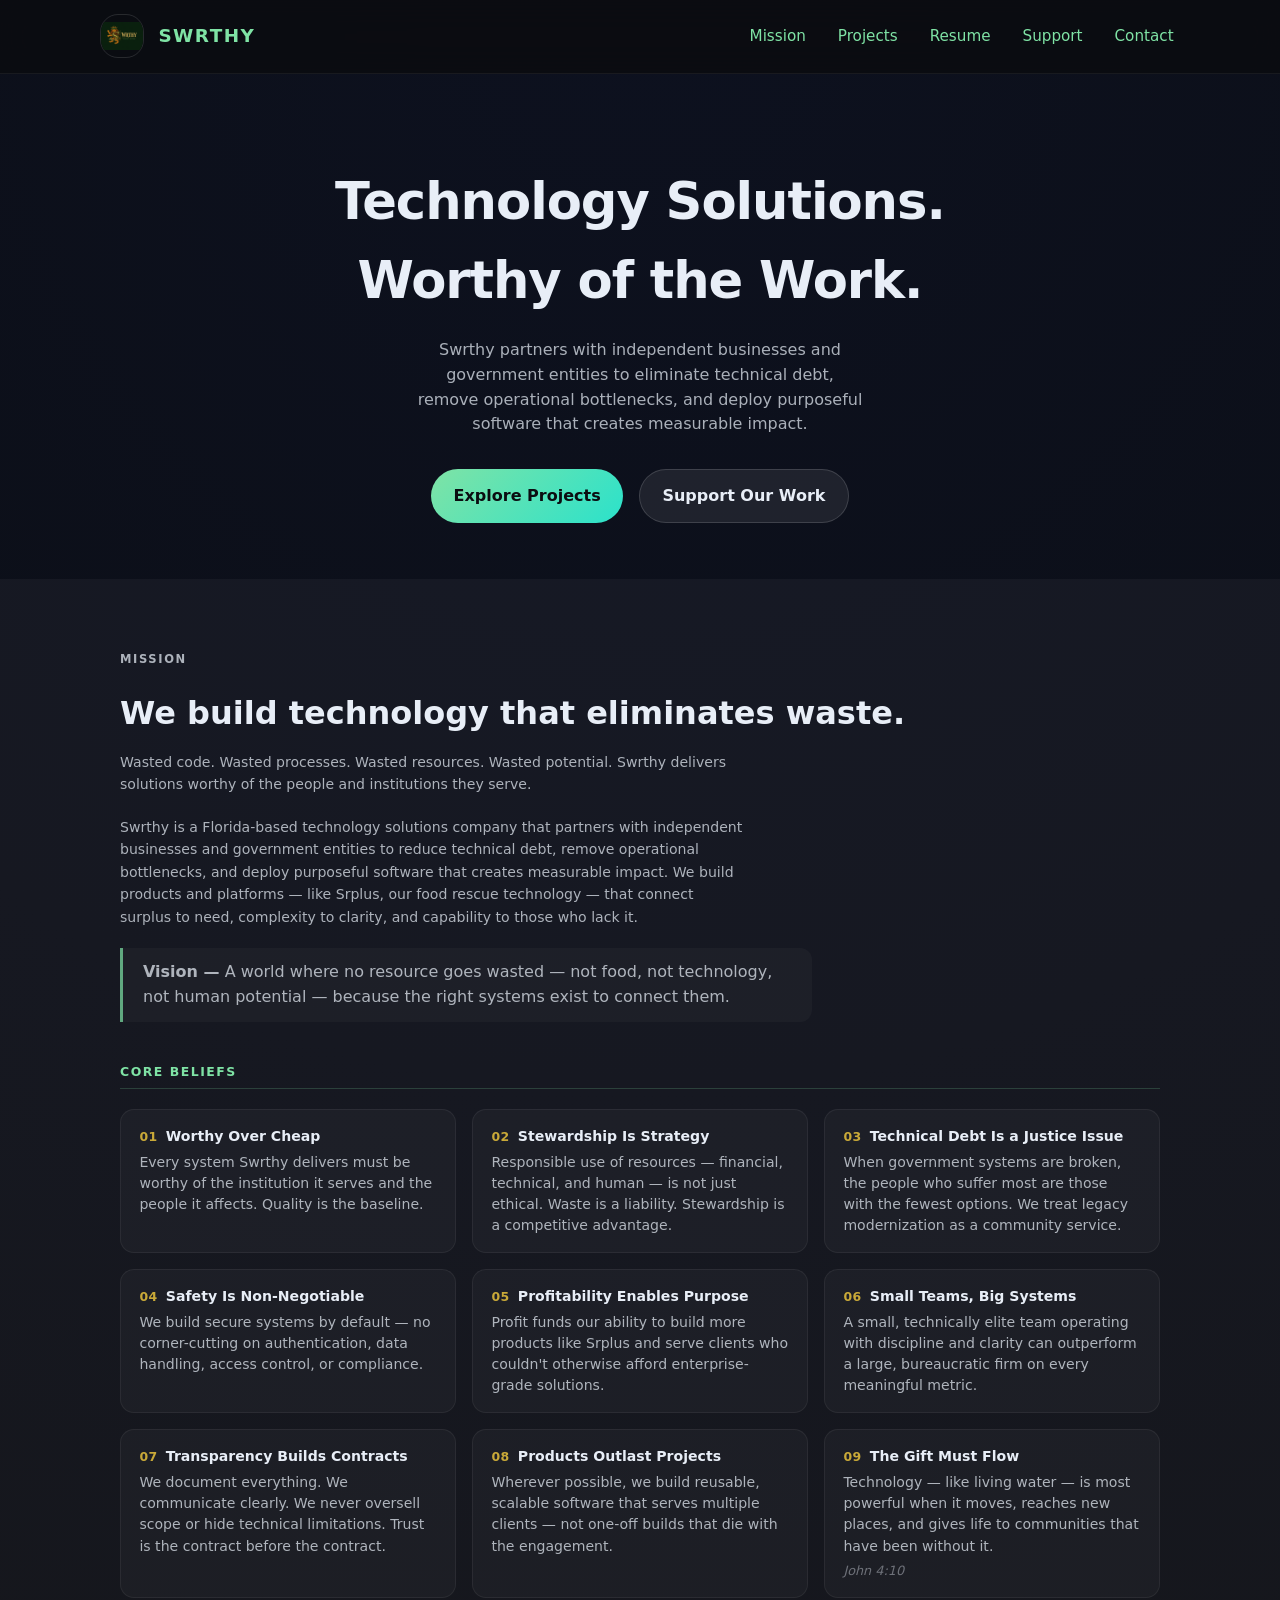
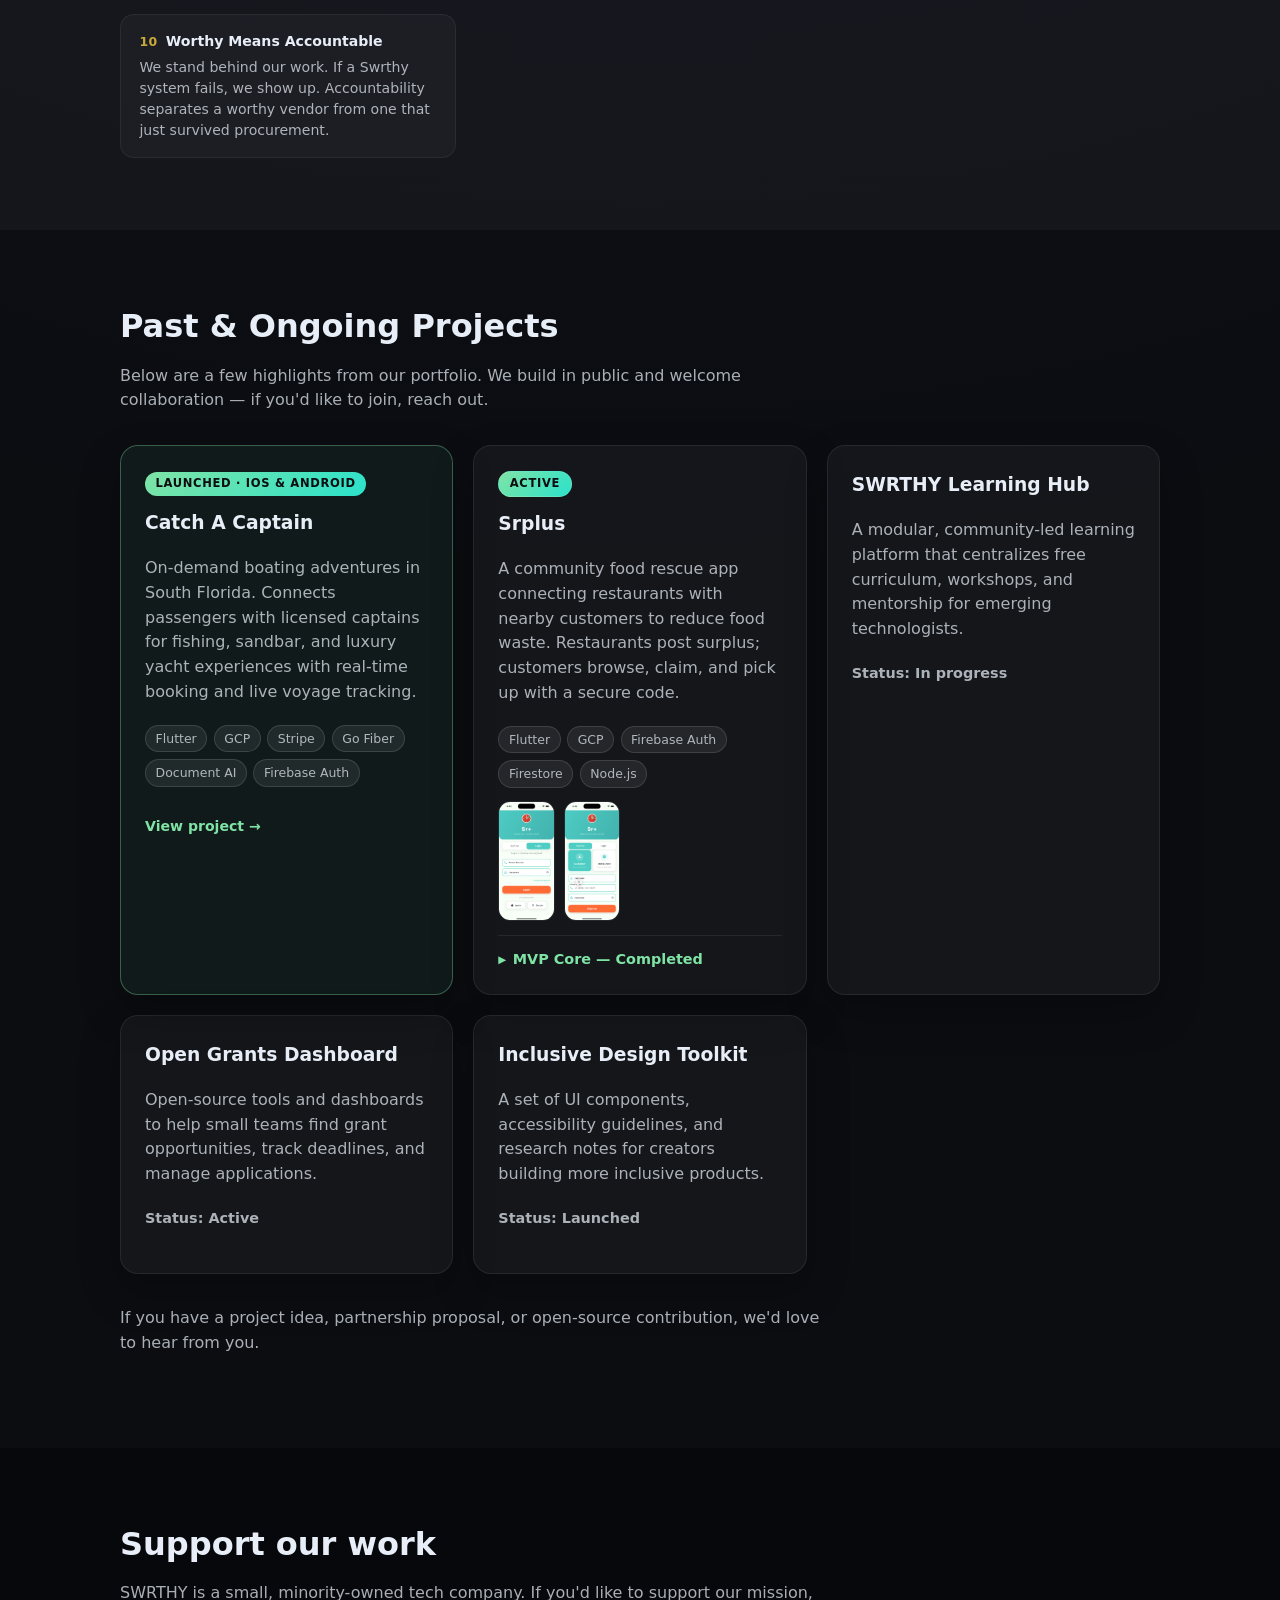
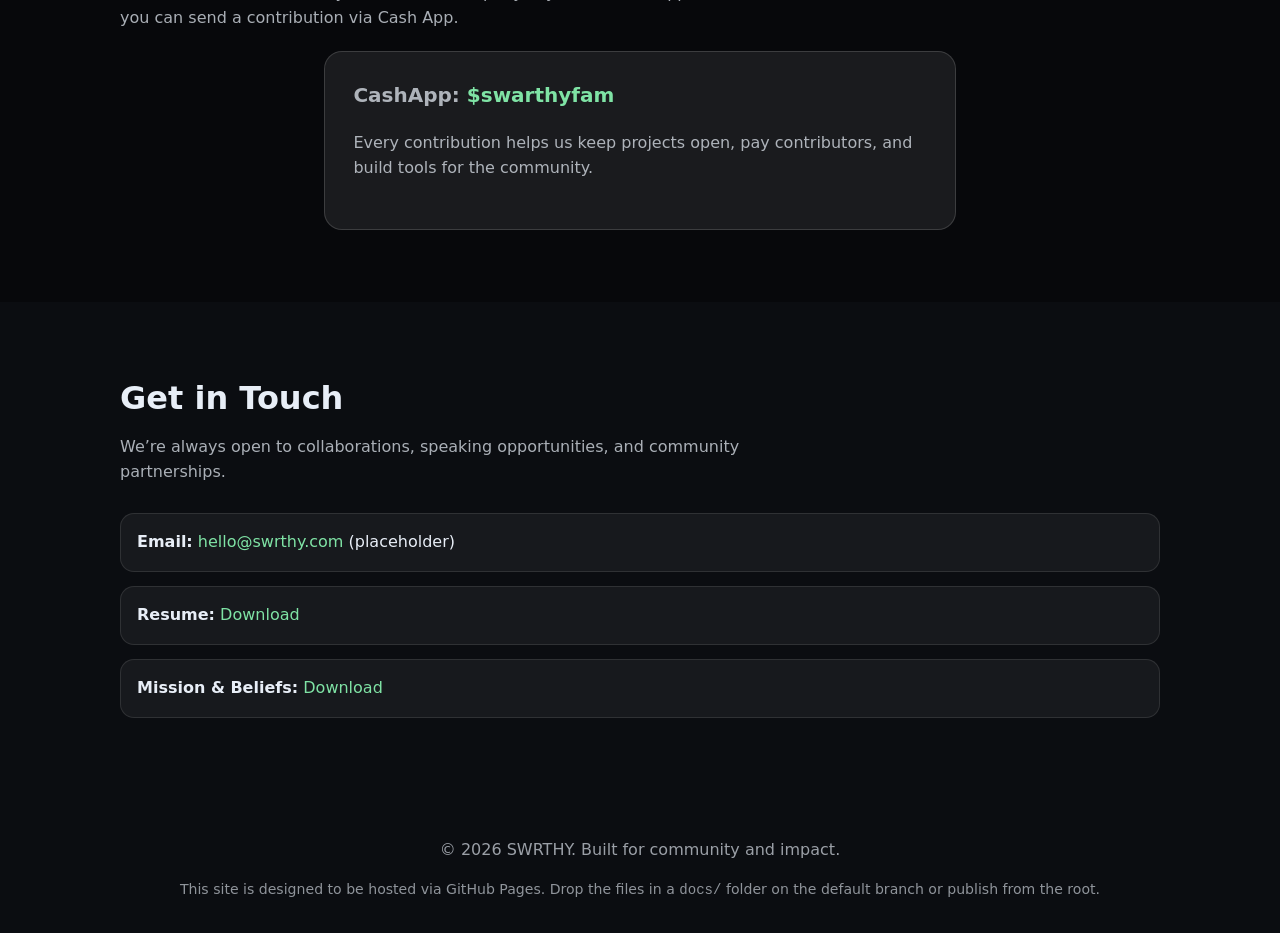
==== docs/index.html @ b7affac9 "Revert mobile drawer — restore previous overlay nav Co-Authored-By: Claude Sonnet 4.6 <noreply@anthr" ====
<!DOCTYPE html>
<html lang="en">
<head>
  <meta charset="UTF-8" />
  <meta name="viewport" content="width=device-width, initial-scale=1" />
  <meta name="description" content="SWRTHY is a mission-driven minority-owned technology company building software, communities, and impact-first products." />
  <title>SWRTHY — Building Inclusive Tech &amp; Community</title>
  <link rel="stylesheet" href="styles.css" />
  <link rel="icon" href="logo.png" />
</head>
<body>
  <header class="site-header">
    <div class="container header-inner">
      <a class="brand" href="#home">
        <img class="brand-logo" src="logo.png" alt="SWRTHY logo" />
        <span class="brand-name">SWRTHY</span>
      </a>
      <nav class="primary-nav" aria-label="Primary">
        <a href="#mission">Mission</a>
        <a href="#projects">Projects</a>
        <a href="resume.html">Resume</a>
        <a href="#support">Support</a>
        <a href="#contact">Contact</a>
      </nav>
      <button class="menu-toggle" aria-label="Toggle navigation">☰</button>
    </div>
  </header>

  <main>
    <section id="home" class="hero" aria-label="Hero section">
      <div class="container">
        <h1>Technology Solutions.<br>Worthy of the Work.</h1>
        <p class="lead">Swrthy partners with independent businesses and government entities to eliminate technical debt, remove operational bottlenecks, and deploy purposeful software that creates measurable impact.</p>
        <div class="hero-actions">
          <a class="button primary" href="#projects">Explore Projects</a>
          <a class="button secondary" href="#support">Support Our Work</a>
        </div>
      </div>
    </section>

    <section id="mission" class="section section--light">
      <div class="container">
        <p class="section-label">Mission</p>
        <h2>We build technology that eliminates waste.</h2>
        <p class="mission-lead">Wasted code. Wasted processes. Wasted resources. Wasted potential. Swrthy delivers solutions worthy of the people and institutions they serve.</p>

        <p class="mission-body">Swrthy is a Florida-based technology solutions company that partners with independent businesses and government entities to reduce technical debt, remove operational bottlenecks, and deploy purposeful software that creates measurable impact. We build products and platforms — like Srplus, our food rescue technology — that connect surplus to need, complexity to clarity, and capability to those who lack it.</p>

        <blockquote class="mission-vision">
          <strong>Vision —</strong> A world where no resource goes wasted — not food, not technology, not human potential — because the right systems exist to connect them.
        </blockquote>

        <h3 class="beliefs-title">Core Beliefs</h3>
        <ul class="beliefs">
          <li>
            <p class="belief-header"><span class="belief-num">01</span> Worthy Over Cheap</p>
            <p>Every system Swrthy delivers must be worthy of the institution it serves and the people it affects. Quality is the baseline.</p>
          </li>
          <li>
            <p class="belief-header"><span class="belief-num">02</span> Stewardship Is Strategy</p>
            <p>Responsible use of resources — financial, technical, and human — is not just ethical. Waste is a liability. Stewardship is a competitive advantage.</p>
          </li>
          <li>
            <p class="belief-header"><span class="belief-num">03</span> Technical Debt Is a Justice Issue</p>
            <p>When government systems are broken, the people who suffer most are those with the fewest options. We treat legacy modernization as a community service.</p>
          </li>
          <li>
            <p class="belief-header"><span class="belief-num">04</span> Safety Is Non-Negotiable</p>
            <p>We build secure systems by default — no corner-cutting on authentication, data handling, access control, or compliance.</p>
          </li>
          <li>
            <p class="belief-header"><span class="belief-num">05</span> Profitability Enables Purpose</p>
            <p>Profit funds our ability to build more products like Srplus and serve clients who couldn't otherwise afford enterprise-grade solutions.</p>
          </li>
          <li>
            <p class="belief-header"><span class="belief-num">06</span> Small Teams, Big Systems</p>
            <p>A small, technically elite team operating with discipline and clarity can outperform a large, bureaucratic firm on every meaningful metric.</p>
          </li>
          <li>
            <p class="belief-header"><span class="belief-num">07</span> Transparency Builds Contracts</p>
            <p>We document everything. We communicate clearly. We never oversell scope or hide technical limitations. Trust is the contract before the contract.</p>
          </li>
          <li>
            <p class="belief-header"><span class="belief-num">08</span> Products Outlast Projects</p>
            <p>Wherever possible, we build reusable, scalable software that serves multiple clients — not one-off builds that die with the engagement.</p>
          </li>
          <li>
            <p class="belief-header"><span class="belief-num">09</span> The Gift Must Flow</p>
            <p>Technology — like living water — is most powerful when it moves, reaches new places, and gives life to communities that have been without it. <em class="scripture">John 4:10</em></p>
          </li>
          <li>
            <p class="belief-header"><span class="belief-num">10</span> Worthy Means Accountable</p>
            <p>We stand behind our work. If a Swrthy system fails, we show up. Accountability separates a worthy vendor from one that just survived procurement.</p>
          </li>
        </ul>
      </div>
    </section>

    <section id="projects" class="section">
      <div class="container">
        <h2>Past &amp; Ongoing Projects</h2>
        <p>Below are a few highlights from our portfolio. We build in public and welcome collaboration — if you'd like to join, reach out.</p>

        <div class="card-grid">
          <article class="card card--featured">
            <div class="card-badge">Launched · iOS &amp; Android</div>
            <h3>Catch A Captain</h3>
            <p>On-demand boating adventures in South Florida. Connects passengers with licensed captains for fishing, sandbar, and luxury yacht experiences with real-time booking and live voyage tracking.</p>
            <div class="card-tech">
              <span>Flutter</span><span>GCP</span><span>Stripe</span><span>Go Fiber</span><span>Document AI</span><span>Firebase Auth</span>
            </div>
            <a class="card-link" href="catch-a-captain.html">View project →</a>
          </article>

          <article class="card">
            <div class="card-badge card-badge--muted">Active</div>
            <h3>Srplus</h3>
            <p>A community food rescue app connecting restaurants with nearby customers to reduce food waste. Restaurants post surplus; customers browse, claim, and pick up with a secure code.</p>
            <div class="card-tech">
              <span>Flutter</span><span>GCP</span><span>Firebase Auth</span><span>Firestore</span><span>Node.js</span>
            </div>
            <div class="card-screens">
              <img src="srplus/Login.png" alt="Srplus login screen" loading="lazy" />
              <img src="srplus/Signup.png" alt="Srplus signup screen" loading="lazy" />
            </div>
            <details class="card-details">
              <summary>MVP Core — Completed</summary>
              <ul class="checklist">
                <li>Backend deployed to Google Cloud (Blaze plan)</li>
                <li>Auth — signup / login / logout, backend + frontend</li>
                <li>Browse nearby food — backend + frontend</li>
                <li>Post food (restaurant) — backend + frontend</li>
                <li>Claim food (customer) — backend + frontend</li>
                <li>Pickup codes + confirm pickup — backend + frontend</li>
                <li>GPS / location services</li>
                <li>Rate limiting + secure token storage</li>
                <li>Auto-login persistence</li>
              </ul>
            </details>
          </article>

          <article class="card">
            <h3>SWRTHY Learning Hub</h3>
            <p>A modular, community-led learning platform that centralizes free curriculum, workshops, and mentorship for emerging technologists.</p>
            <p class="tag">Status: In progress</p>
          </article>

          <article class="card">
            <h3>Open Grants Dashboard</h3>
            <p>Open-source tools and dashboards to help small teams find grant opportunities, track deadlines, and manage applications.</p>
            <p class="tag">Status: Active</p>
          </article>

          <article class="card">
            <h3>Inclusive Design Toolkit</h3>
            <p>A set of UI components, accessibility guidelines, and research notes for creators building more inclusive products.</p>
            <p class="tag">Status: Launched</p>
          </article>
        </div>

        <p>If you have a project idea, partnership proposal, or open-source contribution, we'd love to hear from you.</p>
      </div>
    </section>

    <section id="support" class="section section--dark">
      <div class="container">
        <h2>Support our work</h2>
        <p>SWRTHY is a small, minority-owned tech company. If you'd like to support our mission, you can send a contribution via Cash App.</p>
        <div class="support-box">
          <p class="support-link">CashApp: <a href="https://cash.app/$swarthyfam" target="_blank" rel="noopener">$swarthyfam</a></p>
          <p class="support-note">Every contribution helps us keep projects open, pay contributors, and build tools for the community.</p>
        </div>
      </div>
    </section>

    <section id="contact" class="section">
      <div class="container">
        <h2>Get in Touch</h2>
        <p>We’re always open to collaborations, speaking opportunities, and community partnerships.</p>
        <ul class="contact-list">
          <li><strong>Email:</strong> <a href="mailto:hello@swrthy.com">hello@swrthy.com</a> (placeholder)</li>
          <li><strong>Resume:</strong> <a href="Resume.pdf" target="_blank" rel="noopener">Download</a></li>
          <li><strong>Mission &amp; Beliefs:</strong> <a href="Swrthy_Mission_and_Beliefs.pdf" target="_blank" rel="noopener">Download </a></li>
        </ul>
      </div>
    </section>
  </main>

  <footer class="site-footer">
    <div class="container">
      <p>© <span id="year"></span> SWRTHY. Built for community and impact.</p>
      <p class="small">This site is designed to be hosted via GitHub Pages. Drop the files in a <code>docs/</code> folder on the default branch or publish from the root.</p>
    </div>
  </footer>

  <script>
    document.getElementById('year').textContent = new Date().getFullYear();

    const menuToggle = document.querySelector('.menu-toggle');
    const nav = document.querySelector('.primary-nav');

    function closeNav() {
      nav.classList.remove('open');
      document.body.classList.remove('nav-open');
      menuToggle.textContent = '☰';
    }

    menuToggle.addEventListener('click', () => {
      const isOpen = nav.classList.toggle('open');
      document.body.classList.toggle('nav-open', isOpen);
      menuToggle.textContent = isOpen ? '✕' : '☰';
    });

    nav.querySelectorAll('a').forEach(link => {
      link.addEventListener('click', closeNav);
    });
  </script>
</body>
</html>
---- docs/styles.css ----
/* SWRTHY — simple responsive site styles */

:root {
  --bg: #0b0d11;
  --panel: #12151d;
  --panel-2: #1c2130;
  --text: #e8eef7;
  --muted: rgba(232, 238, 247, 0.72);
  --primary: #7fe3a5;
  --primary-2: #2be2cb;
  --accent: #ff8d7f;
  --shadow: 0 18px 50px rgba(0, 0, 0, 0.35);
  --radius: 18px;
  --max: 1080px;
  --font: system-ui, -apple-system, BlinkMacSystemFont, "Segoe UI", sans-serif;
}

* {
  box-sizing: border-box;
}

html {
  overflow-x: hidden;
}

body {
  margin: 0;
  font-family: var(--font);
  color: var(--text);
  background: radial-gradient(circle at top, #0d111f 0%, var(--bg) 52%);
  line-height: 1.55;
  overflow-x: hidden;
}

body.nav-open {
  overflow: hidden;
}

a {
  color: var(--primary);
  text-decoration: none;
}

a:hover {
  text-decoration: underline;
}

.container {
  width: min(100%, var(--max));
  padding: 0 1.25rem;
  margin: 0 auto;
}

.site-header {
  position: sticky;
  top: 0;
  background: rgba(11, 13, 17, 0.92);
  border-bottom: 1px solid rgba(255, 255, 255, 0.06);
  backdrop-filter: blur(16px);
  z-index: 10;
}

.header-inner {
  display: flex;
  align-items: center;
  justify-content: space-between;
  padding: 0.9rem 0;
}

.brand {
  display: flex;
  align-items: center;
  gap: 0.9rem;
}

.brand-logo {
  width: 44px;
  height: 44px;
  object-fit: contain;
  border-radius: 18px;
  border: 1px solid rgba(255, 255, 255, 0.12);
}

.brand-name {
  font-size: 1.15rem;
  letter-spacing: 0.08em;
  font-weight: 700;
}

.primary-nav {
  display: flex;
  gap: 1.2rem;
  align-items: center;
}

.primary-nav a {
  font-size: 0.95rem;
  padding: 0.55rem 0.4rem;
  border-radius: 12px;
  transition: background 0.2s ease;
}

.primary-nav a:hover {
  background: rgba(255, 255, 255, 0.08);
}

.menu-toggle {
  display: none;
  border: 0;
  background: transparent;
  color: var(--text);
  font-size: 1.3rem;
  cursor: pointer;
}

.hero {
  padding: 5.5rem 0 3.5rem;
  text-align: center;
}

.hero h1 {
  font-size: clamp(2.35rem, 4vw, 3.25rem);
  margin: 0 0 1.1rem;
  letter-spacing: -0.02em;
}

.lead {
  max-width: 44ch;
  margin: 0 auto 2rem;
  color: var(--muted);
}

.hero-actions {
  display: flex;
  justify-content: center;
  gap: 1rem;
  flex-wrap: wrap;
}

.button {
  display: inline-flex;
  align-items: center;
  gap: 0.75rem;
  border-radius: 999px;
  padding: 0.85rem 1.4rem;
  font-weight: 700;
  text-decoration: none;
  transition: transform 0.15s ease, box-shadow 0.15s ease;
}

.button.primary {
  background: linear-gradient(135deg, var(--primary), var(--primary-2));
  color: #0b0d11;
}

.button.secondary {
  background: rgba(255, 255, 255, 0.08);
  border: 1px solid rgba(255, 255, 255, 0.14);
  color: var(--text);
}

.button:hover {
  transform: translateY(-1px);
  box-shadow: var(--shadow);
}

.section {
  padding: 4.5rem 0;
}

.section--light {
  background: rgba(255, 255, 255, 0.04);
}

.section--dark {
  background: rgba(0, 0, 0, 0.35);
}

.section h2 {
  font-size: 2rem;
  margin: 0 0 0.75rem;
}

.section p {
  max-width: 70ch;
  margin: 0 0 1.25rem;
  color: var(--muted);
}

.values {
  display: grid;
  gap: 1.1rem;
  padding: 0;
  list-style: none;
  max-width: 72ch;
}

.values li {
  border-left: 3px solid rgba(126, 227, 165, 0.9);
  padding: 0.7rem 1.2rem;
  background: rgba(255, 255, 255, 0.04);
  border-radius: 16px;
}

.card-grid {
  display: grid;
  gap: 1.25rem;
  grid-template-columns: repeat(auto-fit, minmax(260px, 1fr));
  margin: 2rem 0;
}

.card {
  background: rgba(255, 255, 255, 0.04);
  padding: 1.5rem;
  border-radius: 18px;
  border: 1px solid rgba(255, 255, 255, 0.08);
  box-shadow: 0 18px 40px rgba(0, 0, 0, 0.25);
  transition: transform 0.2s ease;
}

.card:hover {
  transform: translateY(-4px);
}

.card-link {
  display: inline-block;
  margin-top: 1rem;
  font-size: 0.88rem;
  font-weight: 700;
  color: var(--primary);
  text-decoration: none;
}

.card-link:hover {
  text-decoration: underline;
}

.card-badge--muted {
  background: rgba(255, 255, 255, 0.07);
  color: var(--muted);
  border: 1px solid rgba(255, 255, 255, 0.1);
}

.card h3 {
  margin-top: 0;
}

.tag {
  margin: 1rem 0 0;
  font-size: 0.9rem;
  font-weight: 700;
  color: rgba(255, 255, 255, 0.72);
}

.support-box {
  max-width: 62ch;
  margin: 0 auto;
  padding: 1.75rem;
  border-radius: var(--radius);
  background: rgba(255, 255, 255, 0.08);
  border: 1px solid rgba(255, 255, 255, 0.15);
}

.support-link {
  margin: 0;
  font-size: 1.25rem;
  font-weight: 700;
}

.support-note {
  margin: 0.75rem 0 0;
  color: rgba(232, 238, 247, 0.66);
}

.contact-list {
  list-style: none;
  padding: 0;
  margin: 1.75rem 0 0;
  display: grid;
  gap: 0.9rem;
}

.contact-list li {
  background: rgba(255, 255, 255, 0.05);
  padding: 1rem;
  border-radius: 14px;
  border: 1px solid rgba(255, 255, 255, 0.1);
}

.small {
  color: rgba(232, 238, 247, 0.6);
  font-size: 0.88rem;
  margin: 0.5rem 0 0;
}

.site-footer {
  padding: 2rem 0;
  text-align: center;
  color: rgba(232, 238, 247, 0.65);
}

/* ── Mission section ───────────────────────────────────── */
.section-label {
  font-size: 0.72rem;
  letter-spacing: 0.14em;
  text-transform: uppercase;
  color: var(--primary);
  font-weight: 700;
  margin: 0 0 0.6rem;
}

.mission-lead {
  font-size: 0.88rem;
  color: var(--muted);
  max-width: 58ch;
  margin: 0 0 1.25rem;
  line-height: 1.6;
}

.mission-body {
  font-size: 0.88rem;
  max-width: 72ch;
  color: var(--muted);
  margin: 0 0 1.5rem;
  line-height: 1.6;
}

.mission-vision {
  border-left: 3px solid rgba(126, 227, 165, 0.7);
  margin: 0 0 2.5rem;
  padding: 0.75rem 1.25rem;
  background: rgba(255, 255, 255, 0.03);
  border-radius: 0 12px 12px 0;
  max-width: 68ch;
  color: var(--muted);
  font-style: normal;
}

.beliefs-title {
  font-size: 0.78rem;
  letter-spacing: 0.12em;
  text-transform: uppercase;
  color: var(--primary);
  margin: 0 0 1.25rem;
  padding-bottom: 0.4rem;
  border-bottom: 1px solid rgba(126, 227, 165, 0.2);
}

.beliefs {
  list-style: none;
  padding: 0;
  margin: 0;
  display: grid;
  grid-template-columns: repeat(auto-fit, minmax(300px, 1fr));
  gap: 1rem;
}

.beliefs li {
  background: rgba(255, 255, 255, 0.03);
  border: 1px solid rgba(255, 255, 255, 0.06);
  border-radius: 14px;
  padding: 1rem 1.15rem;
  line-height: 1.5;
}

.beliefs li p {
  margin: 0;
  font-size: 0.88rem;
  color: var(--muted);
}

.belief-header {
  font-weight: 700;
  color: var(--text) !important;
  margin-bottom: 0.3rem !important;
}

.belief-num {
  color: #c9a938;
  font-weight: 800;
  font-size: 0.78rem;
  letter-spacing: 0.04em;
  margin-right: 0.2rem;
}

.scripture {
  display: block;
  margin-top: 0.3rem;
  font-size: 0.8rem;
  color: rgba(232, 238, 247, 0.4);
  font-style: italic;
}

/* ── Featured project card ─────────────────────────────── */
.card--featured {
  border-color: rgba(126, 227, 165, 0.35);
  background: rgba(126, 227, 165, 0.06);
  position: relative;
}

.card-badge {
  display: inline-block;
  background: linear-gradient(135deg, var(--primary), var(--primary-2));
  color: #0b0d11;
  font-size: 0.72rem;
  font-weight: 700;
  letter-spacing: 0.06em;
  text-transform: uppercase;
  padding: 0.2rem 0.65rem;
  border-radius: 999px;
  margin-bottom: 0.75rem;
}

.card-tech {
  display: flex;
  flex-wrap: wrap;
  gap: 0.4rem;
  margin: 0.85rem 0;
}

.card-tech span {
  font-size: 0.78rem;
  padding: 0.2rem 0.6rem;
  border-radius: 999px;
  background: rgba(255, 255, 255, 0.07);
  border: 1px solid rgba(255, 255, 255, 0.12);
  color: var(--muted);
}

.card-screens {
  display: flex;
  gap: 0.6rem;
  margin: 0.85rem 0;
  overflow-x: auto;
}

.card-screens img {
  height: 120px;
  width: auto;
  border-radius: 12px;
  border: 1px solid rgba(255, 255, 255, 0.08);
  flex-shrink: 0;
}

.card-details {
  margin-top: 0.75rem;
  border-top: 1px solid rgba(255, 255, 255, 0.08);
  padding-top: 0.75rem;
}

.card-details summary {
  cursor: pointer;
  font-size: 0.9rem;
  font-weight: 700;
  color: var(--primary);
  list-style: none;
  display: flex;
  align-items: center;
  gap: 0.4rem;
}

.card-details summary::before {
  content: '▶';
  font-size: 0.65rem;
  transition: transform 0.2s ease;
}

.card-details[open] summary::before {
  transform: rotate(90deg);
}

.checklist {
  list-style: none;
  padding: 0;
  margin: 0.75rem 0 0;
  display: grid;
  gap: 0.4rem;
}

.checklist li {
  font-size: 0.9rem;
  color: var(--muted);
  padding-left: 1.4rem;
  position: relative;
}

.checklist li::before {
  content: '✓';
  position: absolute;
  left: 0;
  color: var(--primary);
  font-weight: 700;
}

/* ── Resume page ───────────────────────────────────────── */
.resume-wrap {
  padding-top: 3.5rem;
  padding-bottom: 4rem;
  max-width: 860px;
}

.r-header {
  display: flex;
  justify-content: space-between;
  align-items: flex-start;
  gap: 2rem;
  padding-bottom: 2rem;
  border-bottom: 1px solid rgba(255, 255, 255, 0.1);
  margin-bottom: 2.5rem;
  flex-wrap: wrap;
}

.r-name {
  font-size: clamp(2rem, 4vw, 2.75rem);
  margin: 0 0 0.25rem;
  letter-spacing: -0.02em;
}

.r-title {
  margin: 0 0 0.2rem;
  font-weight: 700;
  color: var(--primary);
  font-size: 1.05rem;
}

.r-location {
  margin: 0;
  color: var(--muted);
  font-size: 0.92rem;
}

.r-header-right {
  display: flex;
  flex-direction: column;
  gap: 0.4rem;
  text-align: right;
  font-size: 0.9rem;
}

.r-header-right a {
  color: var(--muted);
}

.r-header-right a:hover {
  color: var(--primary);
}

.r-dl {
  margin-top: 0.5rem;
  font-size: 0.85rem !important;
  padding: 0.55rem 1.1rem !important;
  align-self: flex-end;
}

.r-section {
  margin-bottom: 2.75rem;
}

.r-section-title {
  font-size: 0.78rem;
  letter-spacing: 0.12em;
  text-transform: uppercase;
  color: var(--primary);
  margin: 0 0 1.25rem;
  padding-bottom: 0.4rem;
  border-bottom: 1px solid rgba(126, 227, 165, 0.25);
}

.r-summary {
  color: var(--muted);
  max-width: 80ch;
  margin: 0 0 0.5rem;
  line-height: 1.65;
}

.r-meta {
  font-size: 0.85rem;
  color: rgba(232, 238, 247, 0.5);
  margin: 0;
}

.r-job {
  margin-bottom: 2rem;
  padding-bottom: 2rem;
  border-bottom: 1px solid rgba(255, 255, 255, 0.05);
}

.r-job:last-child,
.r-edu:last-child {
  border-bottom: none;
  margin-bottom: 0;
  padding-bottom: 0;
}

.r-edu {
  margin-bottom: 1.25rem;
  padding-bottom: 1.25rem;
  border-bottom: 1px solid rgba(255, 255, 255, 0.05);
}

.r-job-header {
  display: flex;
  justify-content: space-between;
  align-items: flex-start;
  gap: 1rem;
  flex-wrap: wrap;
  margin-bottom: 0.75rem;
}

.r-job-title {
  font-size: 1.05rem;
  margin: 0 0 0.15rem;
}

.r-job-company {
  margin: 0;
  font-size: 0.9rem;
  color: var(--muted);
}

.r-job-dates {
  font-size: 0.85rem;
  color: rgba(232, 238, 247, 0.55);
  white-space: nowrap;
  padding-top: 0.15rem;
}

.badge-active {
  background: linear-gradient(135deg, var(--primary), var(--primary-2));
  color: #0b0d11;
  font-weight: 700;
  padding: 0.2rem 0.75rem;
  border-radius: 999px;
  font-size: 0.78rem;
  letter-spacing: 0.06em;
}

.r-project-label {
  font-size: 0.82rem;
  color: var(--primary);
  margin: 0 0 0.65rem;
  font-weight: 600;
}

.r-project-label a {
  color: var(--primary);
}

.r-list {
  list-style: none;
  padding: 0;
  margin: 0 0 0.85rem;
  display: grid;
  gap: 0.4rem;
}

.r-list li {
  font-size: 0.92rem;
  color: var(--muted);
  padding-left: 1.2rem;
  position: relative;
  line-height: 1.55;
}

.r-list li::before {
  content: '–';
  position: absolute;
  left: 0;
  color: rgba(126, 227, 165, 0.6);
}

.r-tags {
  display: flex;
  flex-wrap: wrap;
  gap: 0.4rem;
  margin-top: 0.75rem;
}

.r-tags span {
  font-size: 0.78rem;
  padding: 0.2rem 0.6rem;
  border-radius: 999px;
  background: rgba(255, 255, 255, 0.06);
  border: 1px solid rgba(255, 255, 255, 0.1);
  color: rgba(232, 238, 247, 0.7);
}

.r-cert-grid {
  display: flex;
  flex-wrap: wrap;
  gap: 0.55rem;
}

.r-cert {
  font-size: 0.85rem;
  padding: 0.35rem 0.8rem;
  border-radius: 10px;
  background: rgba(255, 255, 255, 0.05);
  border: 1px solid rgba(255, 255, 255, 0.1);
  color: var(--muted);
}

.r-skill-group {
  margin-bottom: 1.1rem;
}

.r-skill-group h4 {
  font-size: 0.82rem;
  margin: 0 0 0.5rem;
  color: rgba(232, 238, 247, 0.6);
  text-transform: uppercase;
  letter-spacing: 0.08em;
}

/* ── Project detail page ───────────────────────────────── */
.proj-hero {
  padding: 5rem 0 3.5rem;
}

.proj-title {
  font-size: clamp(2.4rem, 5vw, 3.5rem);
  margin: 0.4rem 0 0.75rem;
  letter-spacing: -0.025em;
}

.proj-subtitle {
  font-size: 1.1rem;
  font-weight: 600;
  color: var(--text);
  max-width: 58ch;
  margin: 0 0 0.85rem;
}

.proj-desc {
  max-width: 68ch;
  color: var(--muted);
  font-size: 0.92rem;
  margin: 0 0 1.5rem;
  line-height: 1.65;
}

.proj-meta-row {
  display: flex;
  flex-wrap: wrap;
  gap: 0.5rem;
}

.proj-chip {
  font-size: 0.78rem;
  padding: 0.25rem 0.7rem;
  border-radius: 999px;
  background: rgba(126, 227, 165, 0.1);
  border: 1px solid rgba(126, 227, 165, 0.25);
  color: var(--primary);
  font-weight: 600;
}

.proj-section-desc {
  max-width: 68ch;
  color: var(--muted);
  font-size: 0.9rem;
  margin: 0 0 2rem;
}

.feat-grid {
  display: grid;
  grid-template-columns: repeat(auto-fit, minmax(260px, 1fr));
  gap: 1rem;
  margin-top: 1.5rem;
}

.feat-card {
  background: rgba(255, 255, 255, 0.03);
  border: 1px solid rgba(255, 255, 255, 0.07);
  border-radius: 16px;
  padding: 1.25rem 1.4rem;
}

.feat-card h3 {
  font-size: 0.95rem;
  margin: 0 0 0.5rem;
  color: var(--text);
}

.feat-card p {
  font-size: 0.86rem;
  color: var(--muted);
  margin: 0;
  line-height: 1.55;
}

.screen-row {
  display: flex;
  gap: 1.25rem;
  flex-wrap: wrap;
  margin-top: 1rem;
}

.screen-scroll-wrap {
  overflow-x: auto;
  padding: 0 0 1rem;
  -webkit-overflow-scrolling: touch;
}

.screen-scroll {
  display: flex;
  gap: 1rem;
  padding: 0.5rem max(1.25rem, calc((100vw - 1080px) / 2));
  width: max-content;
}

.screen-fig {
  margin: 0;
  display: flex;
  flex-direction: column;
  align-items: center;
  gap: 0.5rem;
  flex-shrink: 0;
}

.screen-img {
  width: 180px;
  height: auto;
  border-radius: 20px;
  border: 1px solid rgba(255, 255, 255, 0.1);
  box-shadow: 0 12px 30px rgba(0, 0, 0, 0.4);
  display: block;
}

.screen-vid {
  width: 180px;
  height: auto;
  border-radius: 20px;
  border: 1px solid rgba(255, 255, 255, 0.1);
  box-shadow: 0 12px 30px rgba(0, 0, 0, 0.4);
  display: block;
}

.screen-fig figcaption {
  font-size: 0.75rem;
  color: rgba(232, 238, 247, 0.45);
  text-align: center;
}

.vid-wrap {
  margin-top: 1rem;
  border-radius: 16px;
  overflow: hidden;
  max-width: 640px;
  border: 1px solid rgba(255, 255, 255, 0.08);
  box-shadow: 0 18px 50px rgba(0, 0, 0, 0.4);
}

.proj-video {
  width: 100%;
  display: block;
  background: #000;
}

.dash-fig {
  margin: 1rem 0 0;
}

.dash-img {
  width: 100%;
  max-width: 900px;
  border-radius: 16px;
  border: 1px solid rgba(255, 255, 255, 0.08);
  box-shadow: 0 18px 50px rgba(0, 0, 0, 0.4);
  display: block;
}

.dash-fig figcaption {
  font-size: 0.8rem;
  color: rgba(232, 238, 247, 0.45);
  margin-top: 0.6rem;
}

@media (max-width: 820px) {
  .primary-nav {
    position: fixed;
    inset: 0;
    width: 100%;
    flex-direction: column;
    align-items: center;
    justify-content: center;
    gap: 1.75rem;
    background: rgba(11, 13, 17, 0.98);
    backdrop-filter: blur(24px);
    opacity: 0;
    visibility: hidden;
    transition: opacity 0.22s ease, visibility 0.22s ease;
    z-index: 12;
  }

  .primary-nav a {
    font-size: 1.35rem;
    font-weight: 600;
    padding: 0.5rem 1rem;
    border-radius: 12px;
  }

  .primary-nav.open {
    opacity: 1;
    visibility: visible;
  }

  .menu-toggle {
    display: block;
    z-index: 11;
    position: relative;
  }

  body.nav-open .menu-toggle {
    content: '✕';
  }
}
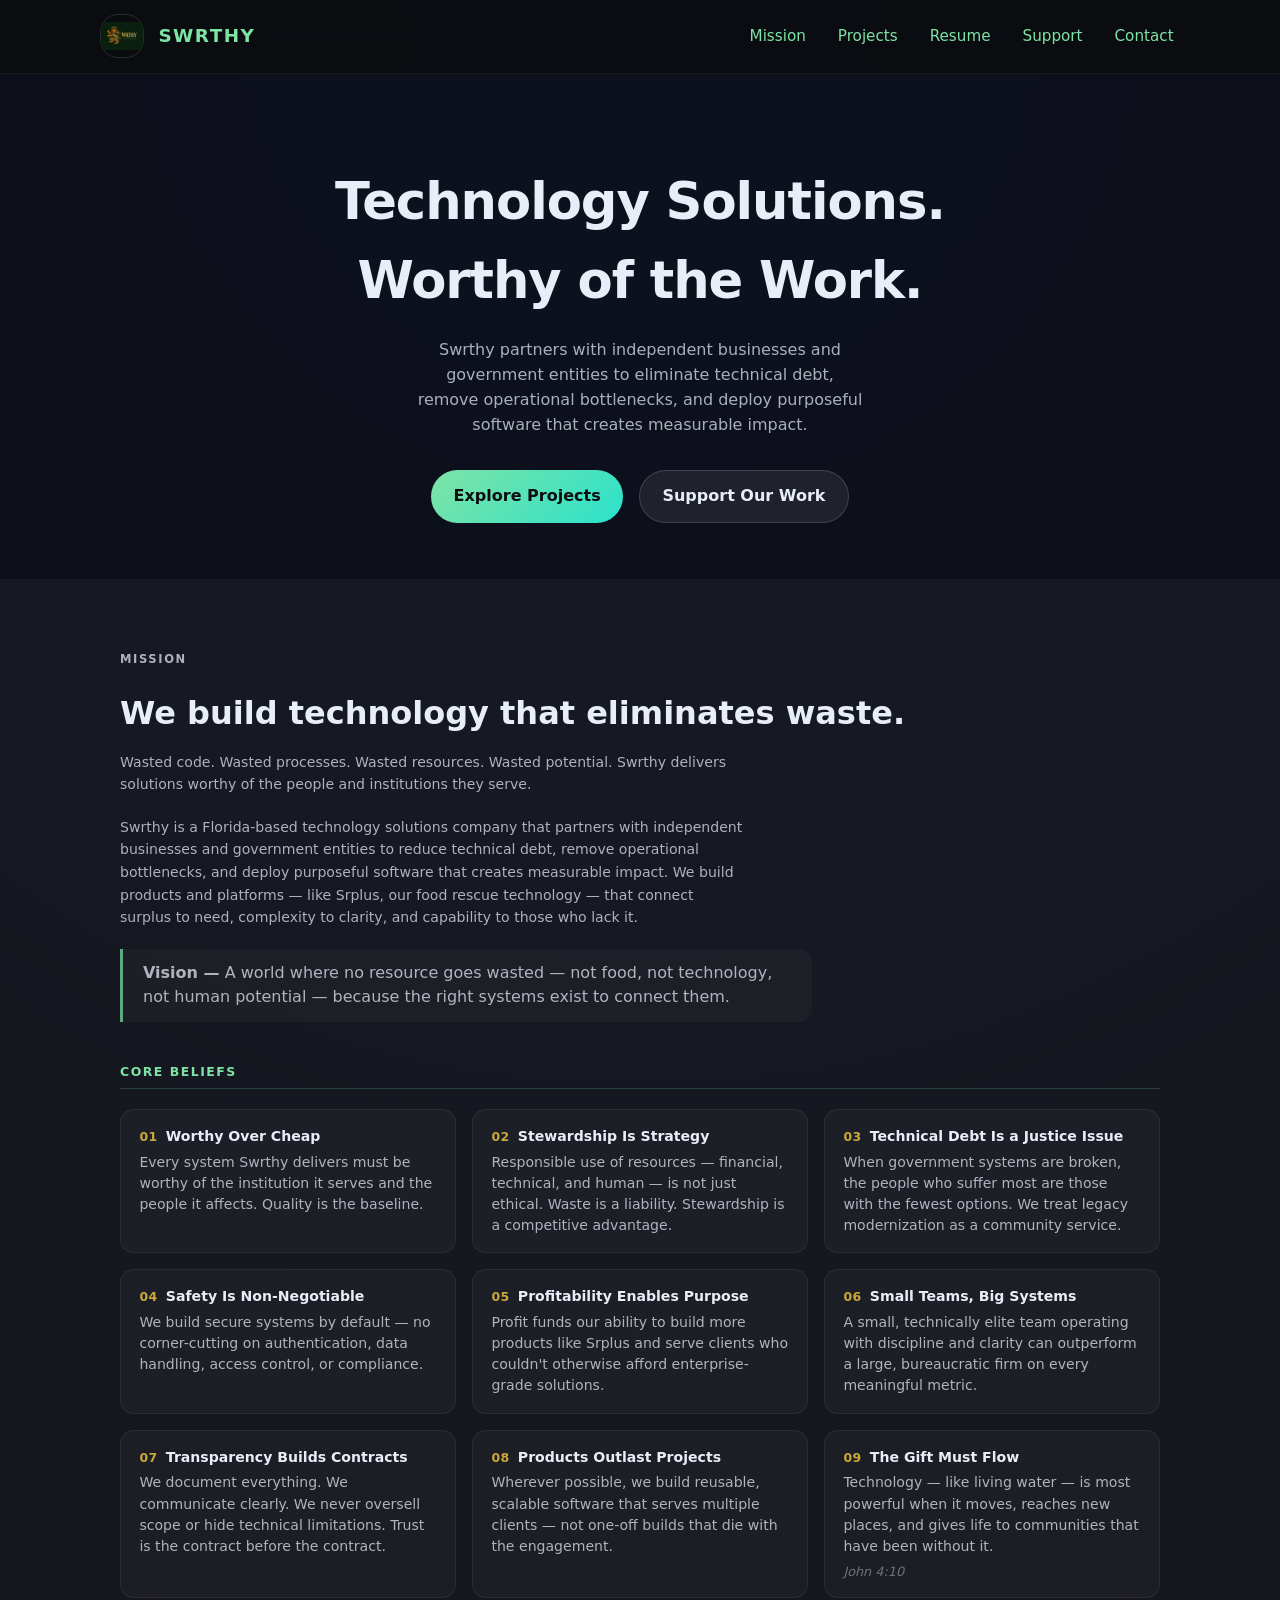
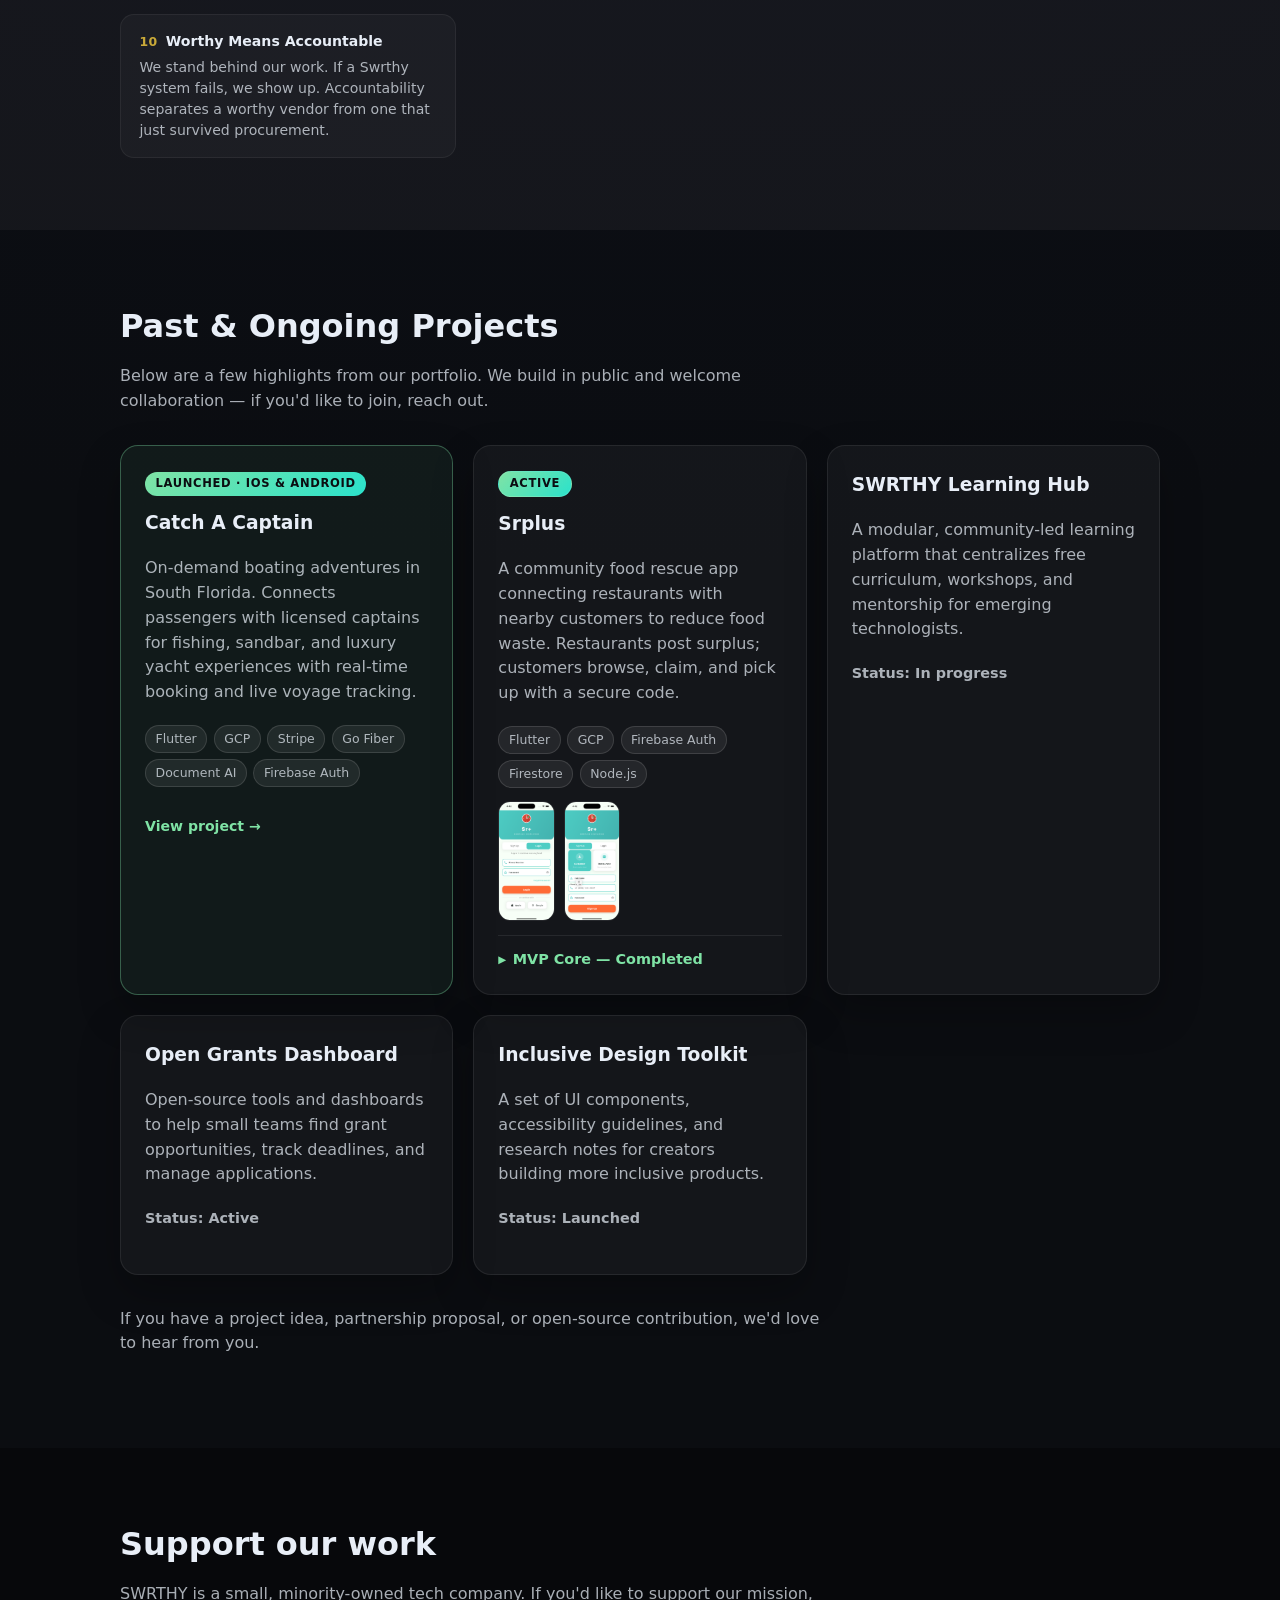
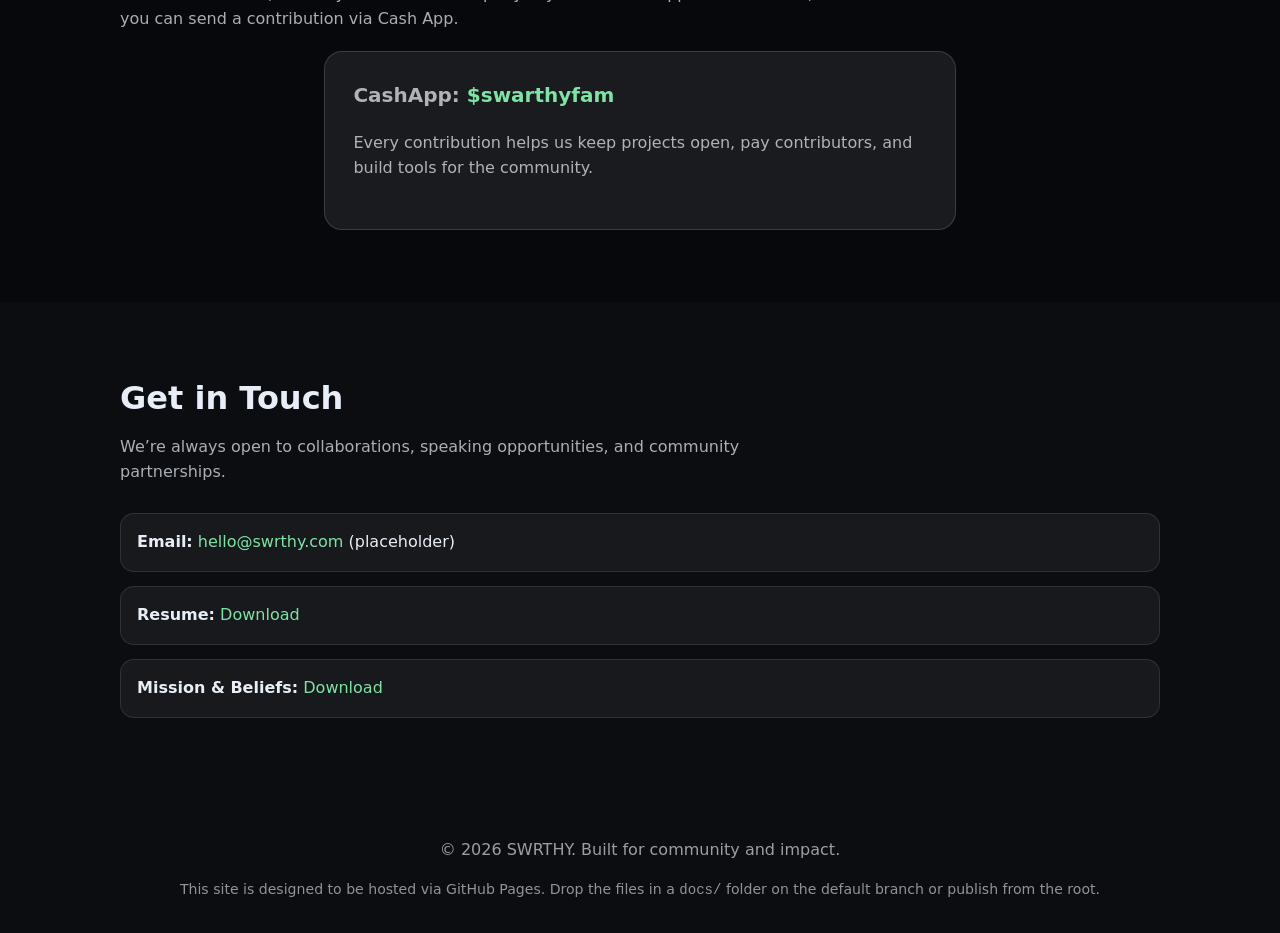
==== commit 7c94c8af: "Fix mobile nav: fixed header, opaque overlay, logo + close button inside menu - Header changed from " ====
--- a/docs/index.html
+++ b/docs/index.html
@@ -16,13 +16,18 @@
         <span class="brand-name">SWRTHY</span>
       </a>
       <nav class="primary-nav" aria-label="Primary">
+        <div class="nav-logo-row">
+          <img class="nav-logo-img" src="logo.png" alt="SWRTHY logo" />
+          <span class="nav-logo-name">SWRTHY</span>
+        </div>
+        <button class="nav-close" aria-label="Close navigation">✕</button>
         <a href="#mission">Mission</a>
         <a href="#projects">Projects</a>
         <a href="resume.html">Resume</a>
         <a href="#support">Support</a>
         <a href="#contact">Contact</a>
       </nav>
-      <button class="menu-toggle" aria-label="Toggle navigation">☰</button>
+      <button class="menu-toggle" aria-label="Open navigation">☰</button>
     </div>
   </header>
 
@@ -197,19 +202,20 @@
     document.getElementById('year').textContent = new Date().getFullYear();
 
     const menuToggle = document.querySelector('.menu-toggle');
+    const navClose = document.querySelector('.nav-close');
     const nav = document.querySelector('.primary-nav');
 
     function closeNav() {
       nav.classList.remove('open');
       document.body.classList.remove('nav-open');
-      menuToggle.textContent = '☰';
     }
 
     menuToggle.addEventListener('click', () => {
-      const isOpen = nav.classList.toggle('open');
-      document.body.classList.toggle('nav-open', isOpen);
-      menuToggle.textContent = isOpen ? '✕' : '☰';
+      nav.classList.add('open');
+      document.body.classList.add('nav-open');
     });
+
+    navClose.addEventListener('click', closeNav);
 
     nav.querySelectorAll('a').forEach(link => {
       link.addEventListener('click', closeNav);
--- a/docs/styles.css
+++ b/docs/styles.css
@@ -32,6 +32,10 @@
   overflow-x: hidden;
 }
 
+body {
+  padding-top: 74px;
+}
+
 body.nav-open {
   overflow: hidden;
 }
@@ -52,12 +56,14 @@
 }
 
 .site-header {
-  position: sticky;
+  position: fixed;
   top: 0;
-  background: rgba(11, 13, 17, 0.92);
+  left: 0;
+  right: 0;
+  background: rgba(11, 13, 17, 0.97);
   border-bottom: 1px solid rgba(255, 255, 255, 0.06);
   backdrop-filter: blur(16px);
-  z-index: 10;
+  z-index: 100;
 }
 
 .header-inner {
@@ -102,6 +108,11 @@
 
 .primary-nav a:hover {
   background: rgba(255, 255, 255, 0.08);
+}
+
+.nav-logo-row,
+.nav-close {
+  display: none;
 }
 
 .menu-toggle {
@@ -877,27 +888,22 @@
 }
 
 @media (max-width: 820px) {
+  /* Overlay panel */
   .primary-nav {
     position: fixed;
     inset: 0;
     width: 100%;
     flex-direction: column;
-    align-items: center;
-    justify-content: center;
-    gap: 1.75rem;
-    background: rgba(11, 13, 17, 0.98);
-    backdrop-filter: blur(24px);
+    align-items: stretch;
+    justify-content: flex-start;
+    gap: 0;
+    background: #0b0d11;
+    overflow-y: auto;
+    padding: 0 0 2rem;
     opacity: 0;
     visibility: hidden;
     transition: opacity 0.22s ease, visibility 0.22s ease;
-    z-index: 12;
-  }
-
-  .primary-nav a {
-    font-size: 1.35rem;
-    font-weight: 600;
-    padding: 0.5rem 1rem;
-    border-radius: 12px;
+    z-index: 200;
   }
 
   .primary-nav.open {
@@ -905,13 +911,74 @@
     visibility: visible;
   }
 
+  /* Logo row at top of open menu */
+  .nav-logo-row {
+    display: flex;
+    align-items: center;
+    gap: 0.85rem;
+    padding: 1.1rem 1.25rem;
+    border-bottom: 1px solid rgba(255, 255, 255, 0.07);
+    flex-shrink: 0;
+  }
+
+  .nav-logo-img {
+    width: 38px;
+    height: 38px;
+    object-fit: contain;
+    border-radius: 12px;
+    border: 1px solid rgba(255, 255, 255, 0.12);
+  }
+
+  .nav-logo-name {
+    font-size: 1.05rem;
+    font-weight: 700;
+    letter-spacing: 0.08em;
+    color: var(--text);
+  }
+
+  /* Close button inside the overlay */
+  .nav-close {
+    display: flex;
+    align-items: center;
+    justify-content: center;
+    position: absolute;
+    top: 0.85rem;
+    right: 1.1rem;
+    width: 40px;
+    height: 40px;
+    border: 0;
+    background: transparent;
+    color: var(--text);
+    font-size: 1.3rem;
+    cursor: pointer;
+    z-index: 201;
+  }
+
+  /* Nav links */
+  .primary-nav a {
+    display: block;
+    font-size: 1.15rem;
+    font-weight: 600;
+    padding: 1rem 1.25rem;
+    border-radius: 0;
+    border-bottom: 1px solid rgba(255, 255, 255, 0.06);
+    color: var(--text);
+    letter-spacing: 0.02em;
+  }
+
+  .primary-nav a:last-child {
+    border-bottom: none;
+  }
+
+  .primary-nav a:hover {
+    background: rgba(127, 227, 165, 0.07);
+    color: var(--primary);
+  }
+
+  /* Hamburger toggle button */
   .menu-toggle {
     display: block;
-    z-index: 11;
+    z-index: 101;
     position: relative;
   }
-
-  body.nav-open .menu-toggle {
-    content: '✕';
-  }
-}
+}
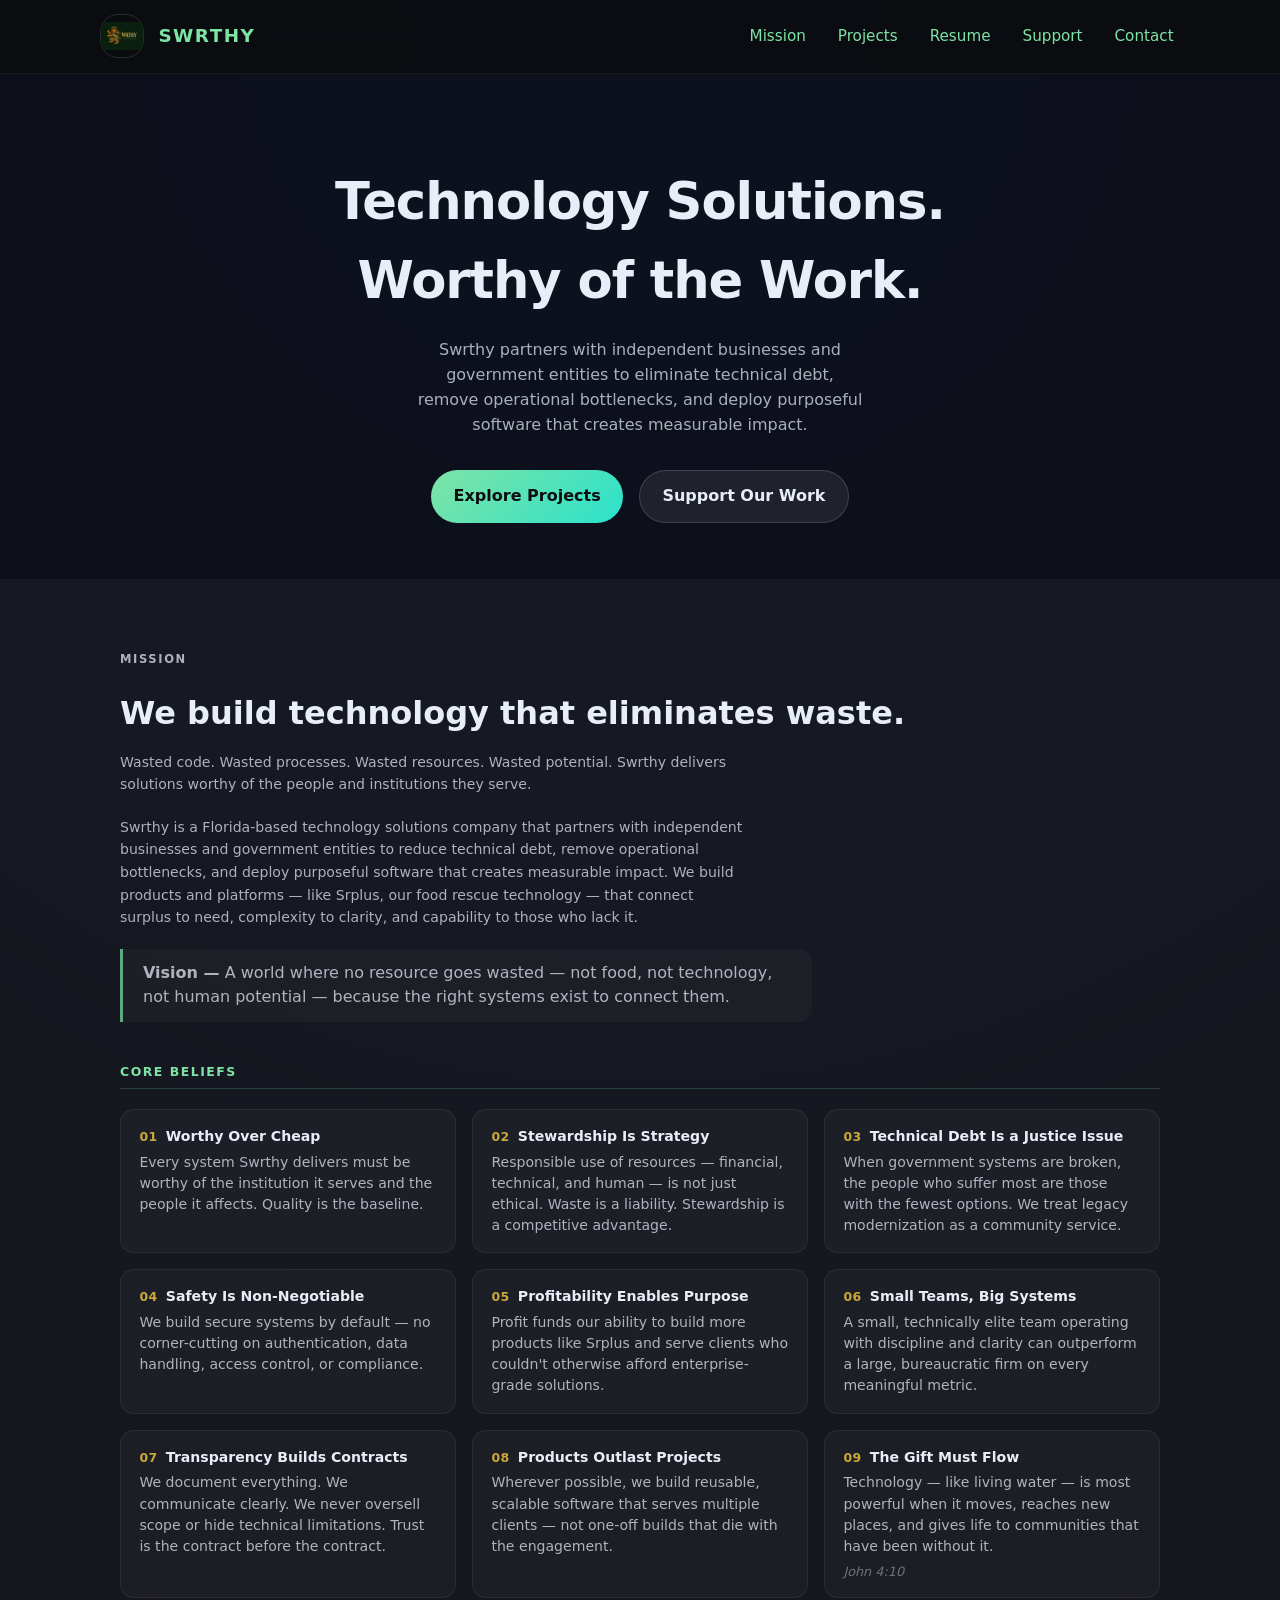
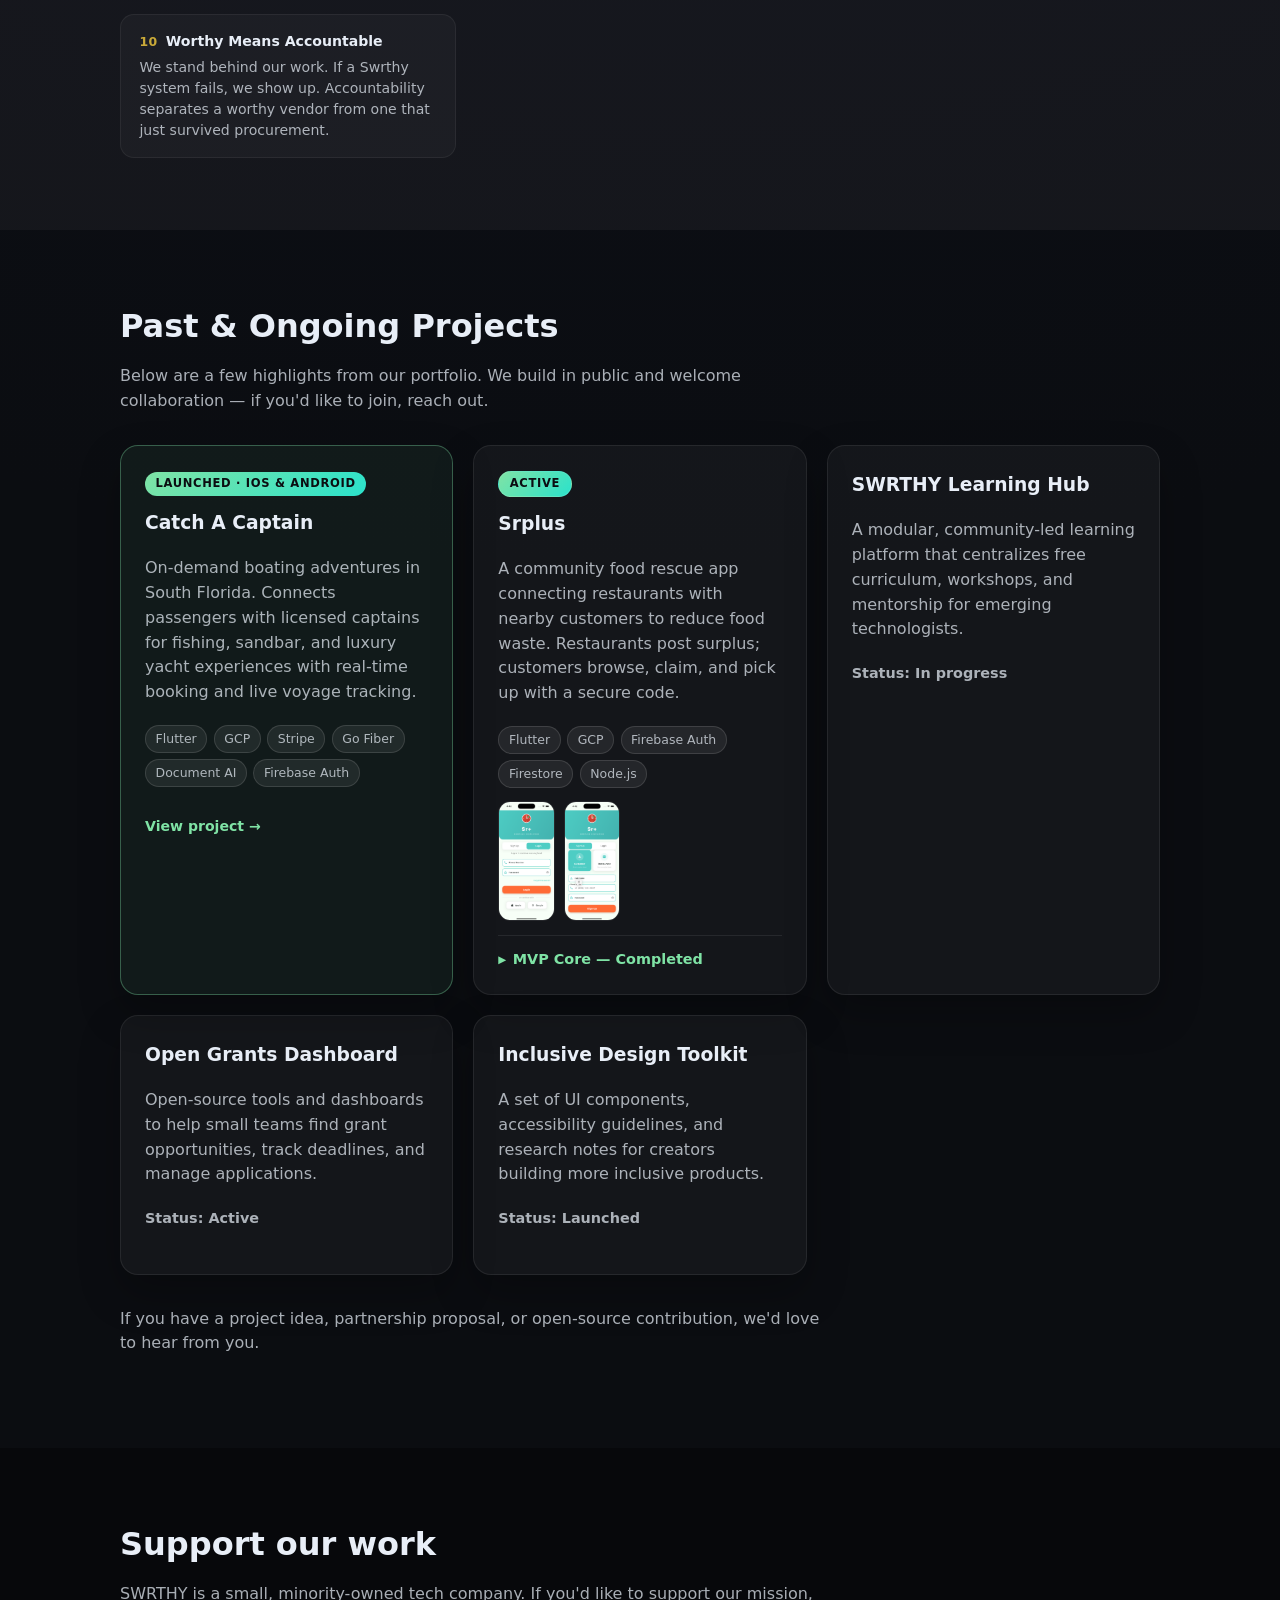
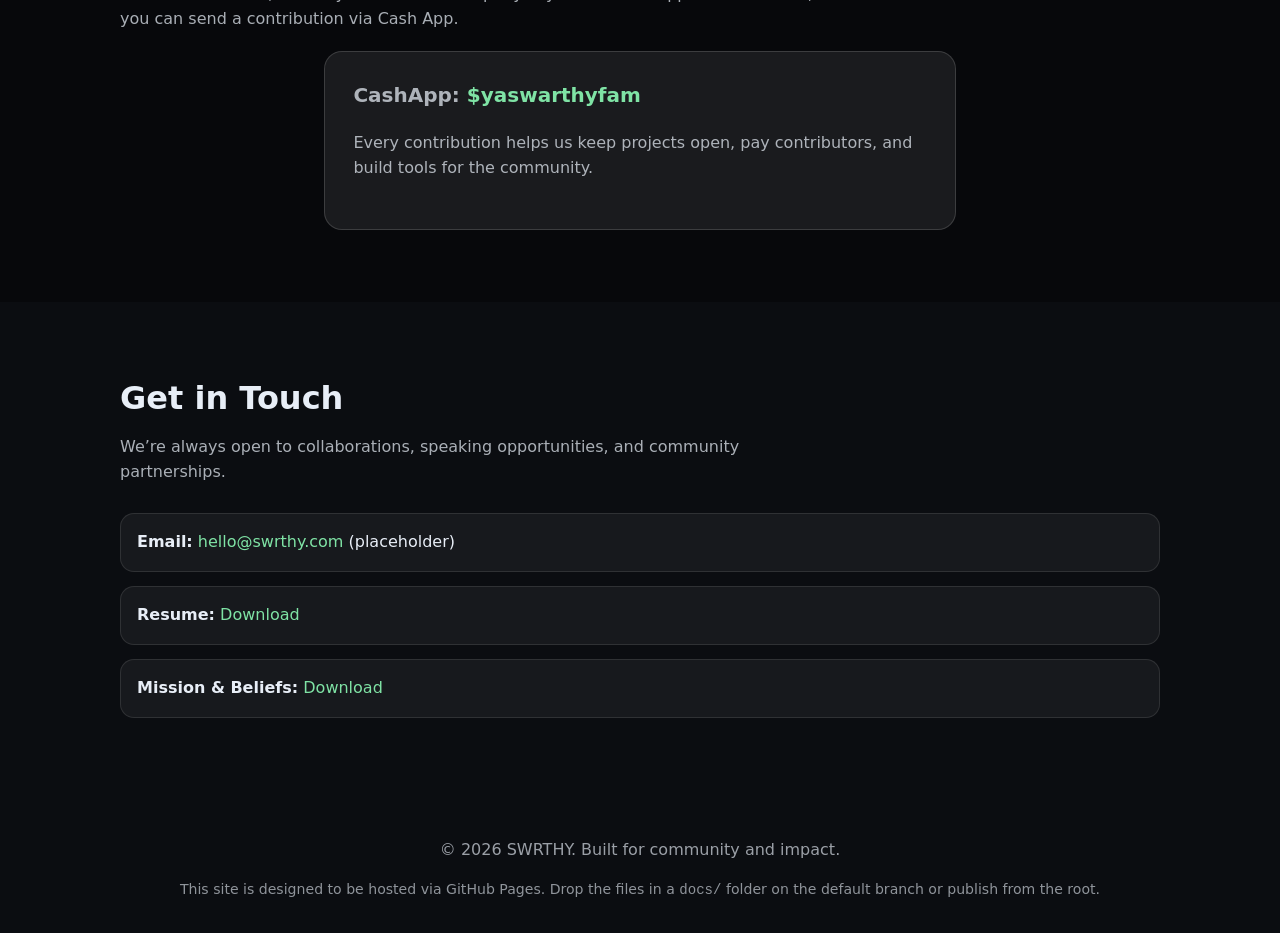
==== commit bbc39264: "Update CashApp handle to $yaswarthyfam" ====
--- a/docs/index.html
+++ b/docs/index.html
@@ -5,7 +5,7 @@
   <meta name="viewport" content="width=device-width, initial-scale=1" />
   <meta name="description" content="SWRTHY is a mission-driven minority-owned technology company building software, communities, and impact-first products." />
   <title>SWRTHY — Building Inclusive Tech &amp; Community</title>
-  <link rel="stylesheet" href="styles.css" />
+  <link rel="stylesheet" href="styles.css?v=6" />
   <link rel="icon" href="logo.png" />
 </head>
 <body>
@@ -16,11 +16,6 @@
         <span class="brand-name">SWRTHY</span>
       </a>
       <nav class="primary-nav" aria-label="Primary">
-        <div class="nav-logo-row">
-          <img class="nav-logo-img" src="logo.png" alt="SWRTHY logo" />
-          <span class="nav-logo-name">SWRTHY</span>
-        </div>
-        <button class="nav-close" aria-label="Close navigation">✕</button>
         <a href="#mission">Mission</a>
         <a href="#projects">Projects</a>
         <a href="resume.html">Resume</a>
@@ -30,6 +25,21 @@
       <button class="menu-toggle" aria-label="Open navigation">☰</button>
     </div>
   </header>
+
+  <nav id="mob-nav" aria-label="Mobile navigation" aria-hidden="true">
+    <div class="mob-head">
+      <a class="mob-brand" href="#home">
+        <img src="logo.png" alt="SWRTHY logo" />
+        <span>SWRTHY</span>
+      </a>
+      <button id="mob-close" aria-label="Close navigation">✕</button>
+    </div>
+    <a href="#mission">Mission</a>
+    <a href="#projects">Projects</a>
+    <a href="resume.html">Resume</a>
+    <a href="#support">Support</a>
+    <a href="#contact">Contact</a>
+  </nav>
 
   <main>
     <section id="home" class="hero" aria-label="Hero section">
@@ -172,7 +182,7 @@
         <h2>Support our work</h2>
         <p>SWRTHY is a small, minority-owned tech company. If you'd like to support our mission, you can send a contribution via Cash App.</p>
         <div class="support-box">
-          <p class="support-link">CashApp: <a href="https://cash.app/$swarthyfam" target="_blank" rel="noopener">$swarthyfam</a></p>
+          <p class="support-link">CashApp: <a href="https://cash.app/$yaswarthyfam" target="_blank" rel="noopener">$yaswarthyfam</a></p>
           <p class="support-note">Every contribution helps us keep projects open, pay contributors, and build tools for the community.</p>
         </div>
       </div>
@@ -201,25 +211,16 @@
   <script>
     document.getElementById('year').textContent = new Date().getFullYear();
 
-    const menuToggle = document.querySelector('.menu-toggle');
-    const navClose = document.querySelector('.nav-close');
-    const nav = document.querySelector('.primary-nav');
-
-    function closeNav() {
-      nav.classList.remove('open');
-      document.body.classList.remove('nav-open');
-    }
-
-    menuToggle.addEventListener('click', () => {
-      nav.classList.add('open');
-      document.body.classList.add('nav-open');
-    });
-
-    navClose.addEventListener('click', closeNav);
-
-    nav.querySelectorAll('a').forEach(link => {
-      link.addEventListener('click', closeNav);
-    });
+    var tog = document.querySelector('.menu-toggle');
+    var mob = document.getElementById('mob-nav');
+    var cls = document.getElementById('mob-close');
+
+    function openMob() { mob.classList.add('open'); mob.setAttribute('aria-hidden','false'); document.body.style.overflow='hidden'; }
+    function closeMob() { mob.classList.remove('open'); mob.setAttribute('aria-hidden','true'); document.body.style.overflow=''; }
+
+    tog.onclick = openMob;
+    cls.onclick = closeMob;
+    mob.querySelectorAll('a').forEach(function(a){ a.addEventListener('click', closeMob); });
   </script>
 </body>
 </html>
--- a/docs/styles.css
+++ b/docs/styles.css
@@ -110,8 +110,8 @@
   background: rgba(255, 255, 255, 0.08);
 }
 
-.nav-logo-row,
-.nav-close {
+/* Mobile nav — hidden on desktop */
+#mob-nav {
   display: none;
 }
 
@@ -888,40 +888,66 @@
 }
 
 @media (max-width: 820px) {
-  /* Overlay panel */
+  /* Hide desktop inline nav */
   .primary-nav {
+    display: none;
+  }
+
+  /* Logo left, SWRTHY centered, hamburger right */
+  .header-inner {
+    position: relative;
+    justify-content: center;
+  }
+
+  /* Pull logo out of flow so only the SWRTHY text centers */
+  .brand-logo {
+    position: absolute;
+    left: 0;
+  }
+
+  .menu-toggle {
+    display: block;
+    position: absolute;
+    right: 0;
+    z-index: 101;
+  }
+
+  /* ── Mobile overlay nav ── */
+  #mob-nav {
+    display: none;
     position: fixed;
-    inset: 0;
-    width: 100%;
+    top: 0;
+    left: 0;
+    right: 0;
+    bottom: 0;
     flex-direction: column;
-    align-items: stretch;
-    justify-content: flex-start;
-    gap: 0;
     background: #0b0d11;
     overflow-y: auto;
-    padding: 0 0 2rem;
-    opacity: 0;
-    visibility: hidden;
-    transition: opacity 0.22s ease, visibility 0.22s ease;
-    z-index: 200;
-  }
-
-  .primary-nav.open {
-    opacity: 1;
-    visibility: visible;
-  }
-
-  /* Logo row at top of open menu */
-  .nav-logo-row {
+    z-index: 500;
+  }
+
+  #mob-nav.open {
+    display: flex;
+  }
+
+  .mob-head {
     display: flex;
     align-items: center;
-    gap: 0.85rem;
-    padding: 1.1rem 1.25rem;
+    justify-content: space-between;
+    padding: 1rem 1.25rem;
     border-bottom: 1px solid rgba(255, 255, 255, 0.07);
     flex-shrink: 0;
   }
 
-  .nav-logo-img {
+  .mob-brand {
+    display: flex;
+    align-items: center;
+    gap: 0.75rem;
+    color: var(--text);
+    text-decoration: none;
+  }
+
+  .mob-brand img {
     width: 38px;
     height: 38px;
     object-fit: contain;
@@ -929,56 +955,40 @@
     border: 1px solid rgba(255, 255, 255, 0.12);
   }
 
-  .nav-logo-name {
-    font-size: 1.05rem;
+  .mob-brand span {
+    font-size: 1.1rem;
     font-weight: 700;
     letter-spacing: 0.08em;
+    color: #c9a938;
+  }
+
+  #mob-close {
+    background: none;
+    border: none;
     color: var(--text);
-  }
-
-  /* Close button inside the overlay */
-  .nav-close {
-    display: flex;
-    align-items: center;
-    justify-content: center;
-    position: absolute;
-    top: 0.85rem;
-    right: 1.1rem;
-    width: 40px;
-    height: 40px;
-    border: 0;
-    background: transparent;
+    font-size: 1.4rem;
+    cursor: pointer;
+    padding: 0.4rem 0.6rem;
+    line-height: 1;
+  }
+
+  #mob-nav a {
+    display: block;
+    padding: 1rem 1.25rem;
     color: var(--text);
-    font-size: 1.3rem;
-    cursor: pointer;
-    z-index: 201;
-  }
-
-  /* Nav links */
-  .primary-nav a {
-    display: block;
     font-size: 1.15rem;
     font-weight: 600;
-    padding: 1rem 1.25rem;
-    border-radius: 0;
+    text-decoration: none;
     border-bottom: 1px solid rgba(255, 255, 255, 0.06);
-    color: var(--text);
     letter-spacing: 0.02em;
   }
 
-  .primary-nav a:last-child {
+  #mob-nav a:last-child {
     border-bottom: none;
   }
 
-  .primary-nav a:hover {
-    background: rgba(127, 227, 165, 0.07);
+  #mob-nav a:active {
+    background: rgba(127, 227, 165, 0.1);
     color: var(--primary);
   }
-
-  /* Hamburger toggle button */
-  .menu-toggle {
-    display: block;
-    z-index: 101;
-    position: relative;
-  }
-}
+}
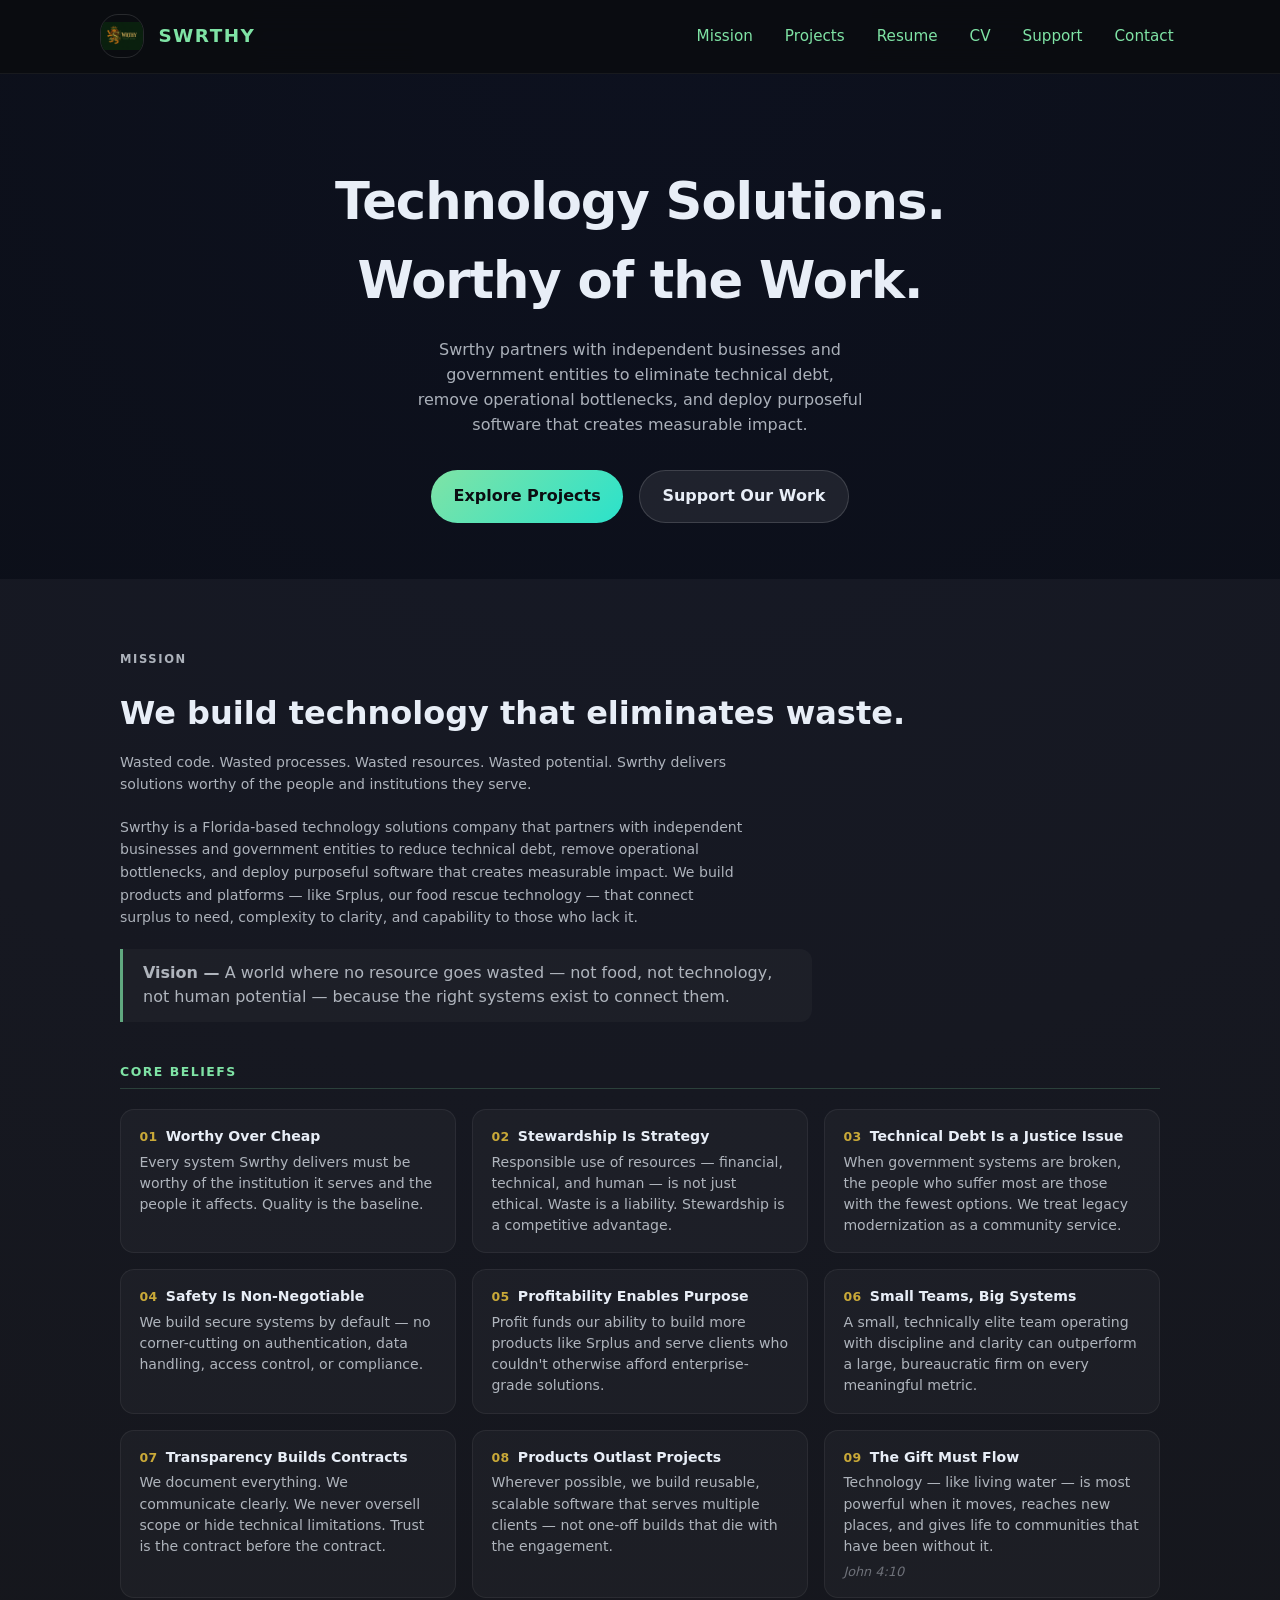
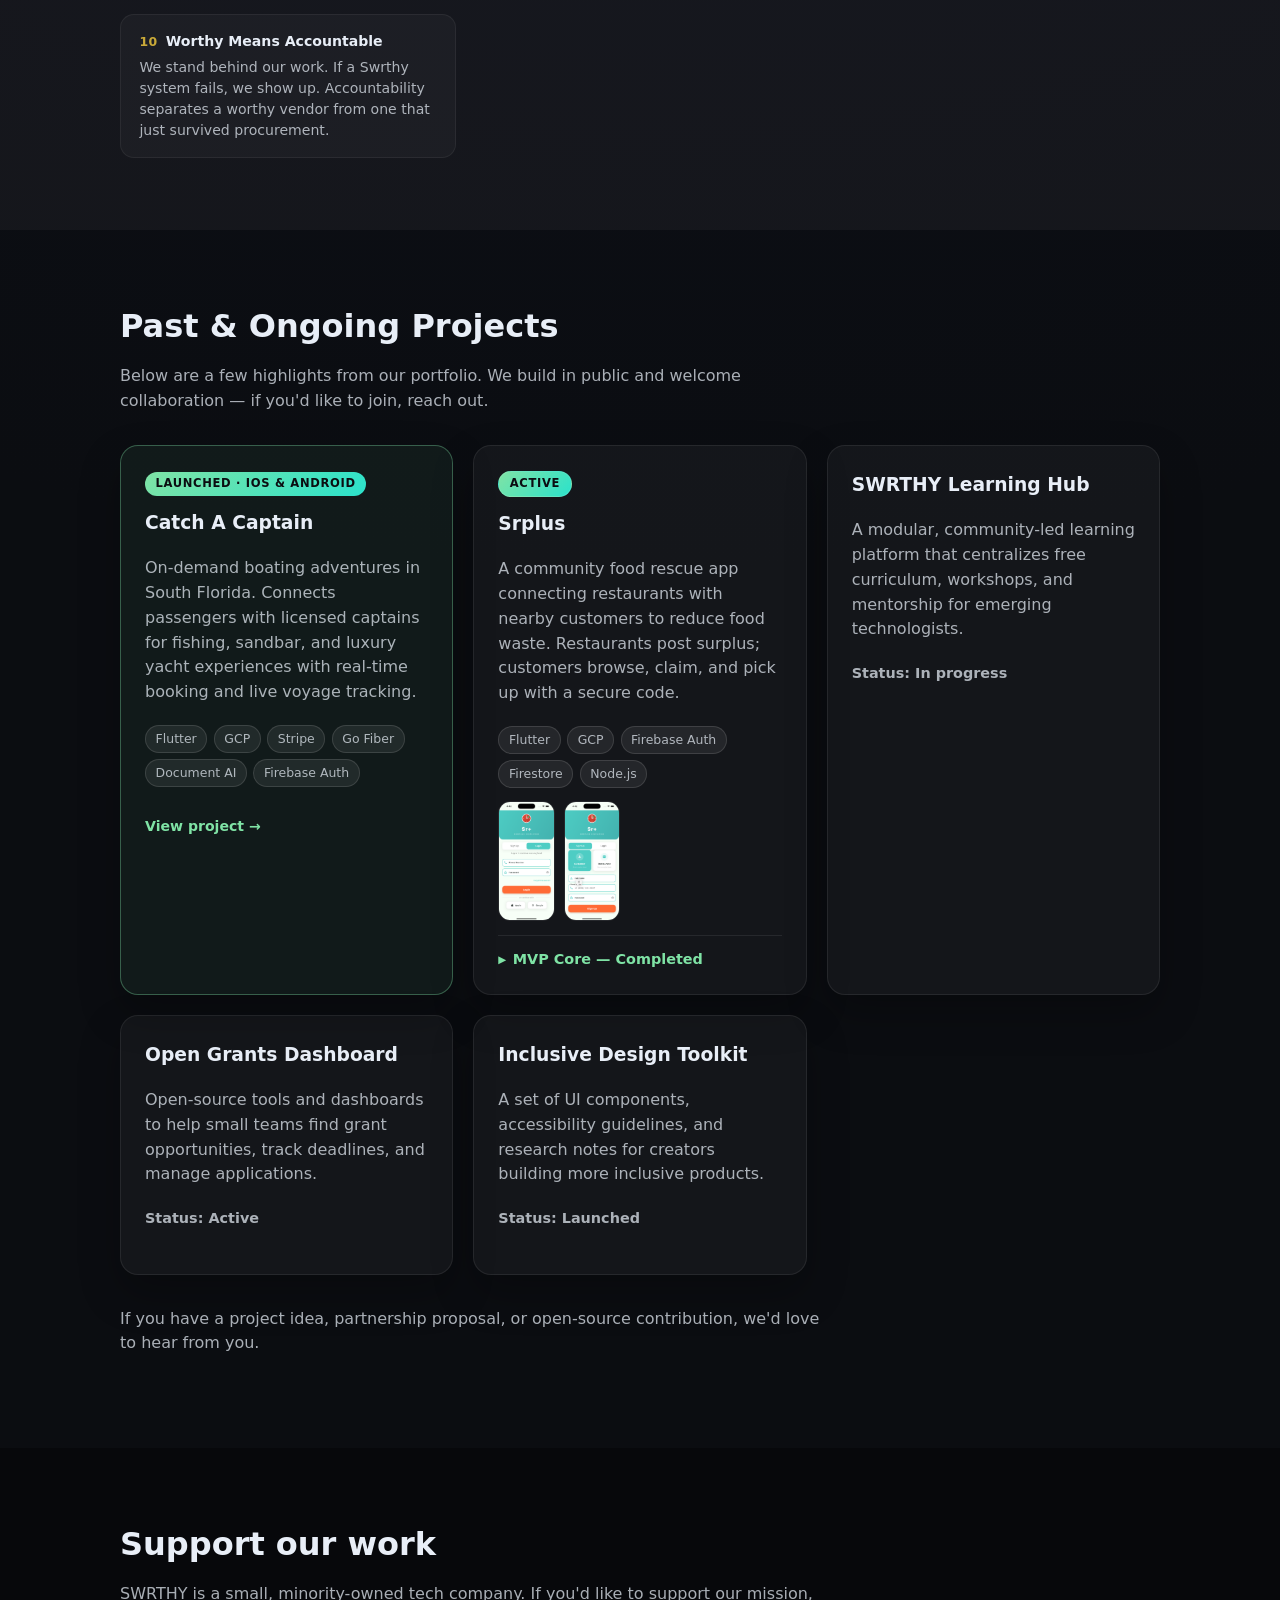
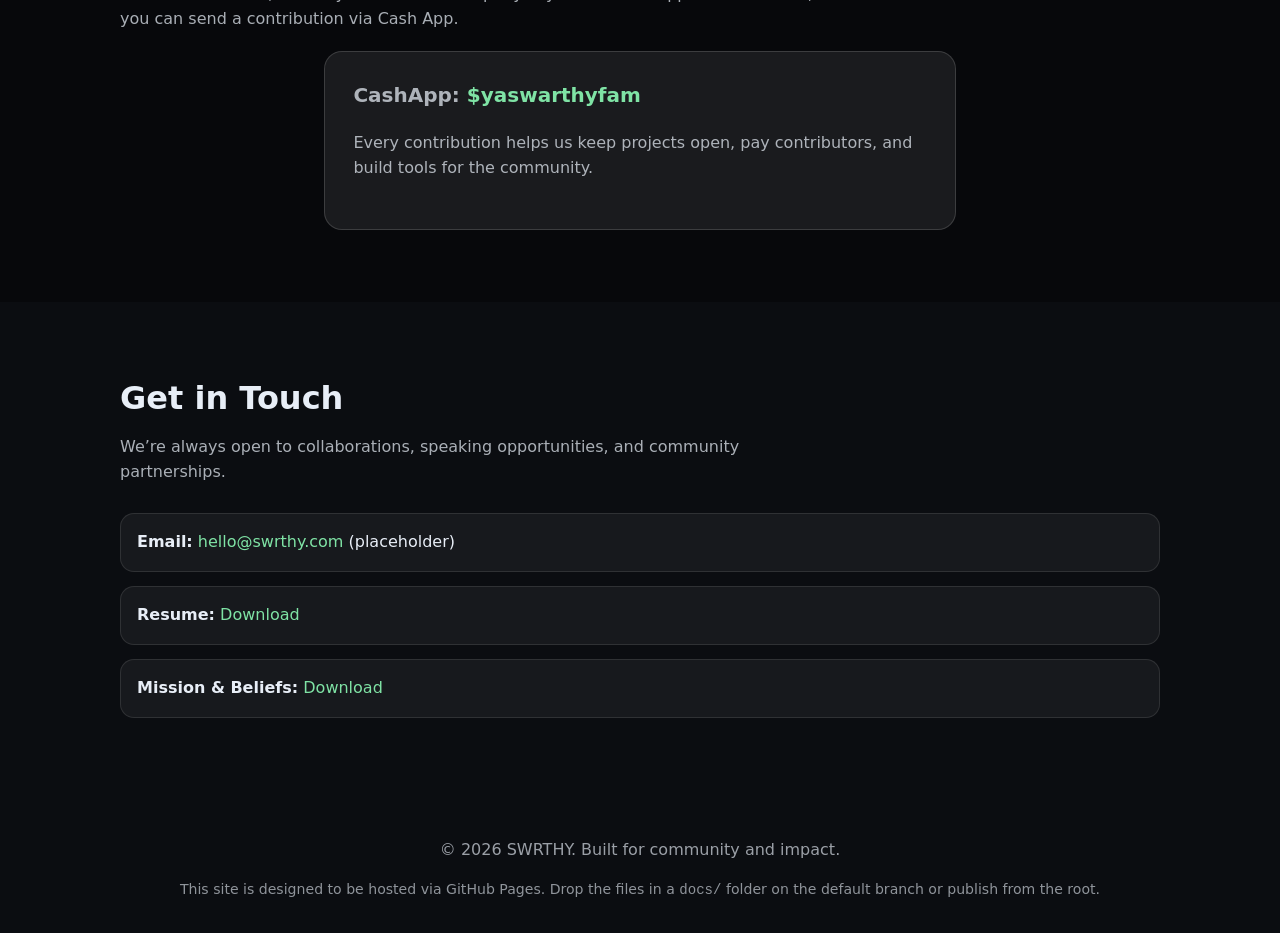
==== commit 39a4ae03: "Add international CV page and link in nav Full CV at cv.html includes: professional profile narrativ" ====
--- a/docs/index.html
+++ b/docs/index.html
@@ -19,6 +19,7 @@
         <a href="#mission">Mission</a>
         <a href="#projects">Projects</a>
         <a href="resume.html">Resume</a>
+        <a href="cv.html">CV</a>
         <a href="#support">Support</a>
         <a href="#contact">Contact</a>
       </nav>
@@ -37,6 +38,7 @@
     <a href="#mission">Mission</a>
     <a href="#projects">Projects</a>
     <a href="resume.html">Resume</a>
+    <a href="cv.html">CV</a>
     <a href="#support">Support</a>
     <a href="#contact">Contact</a>
   </nav>
